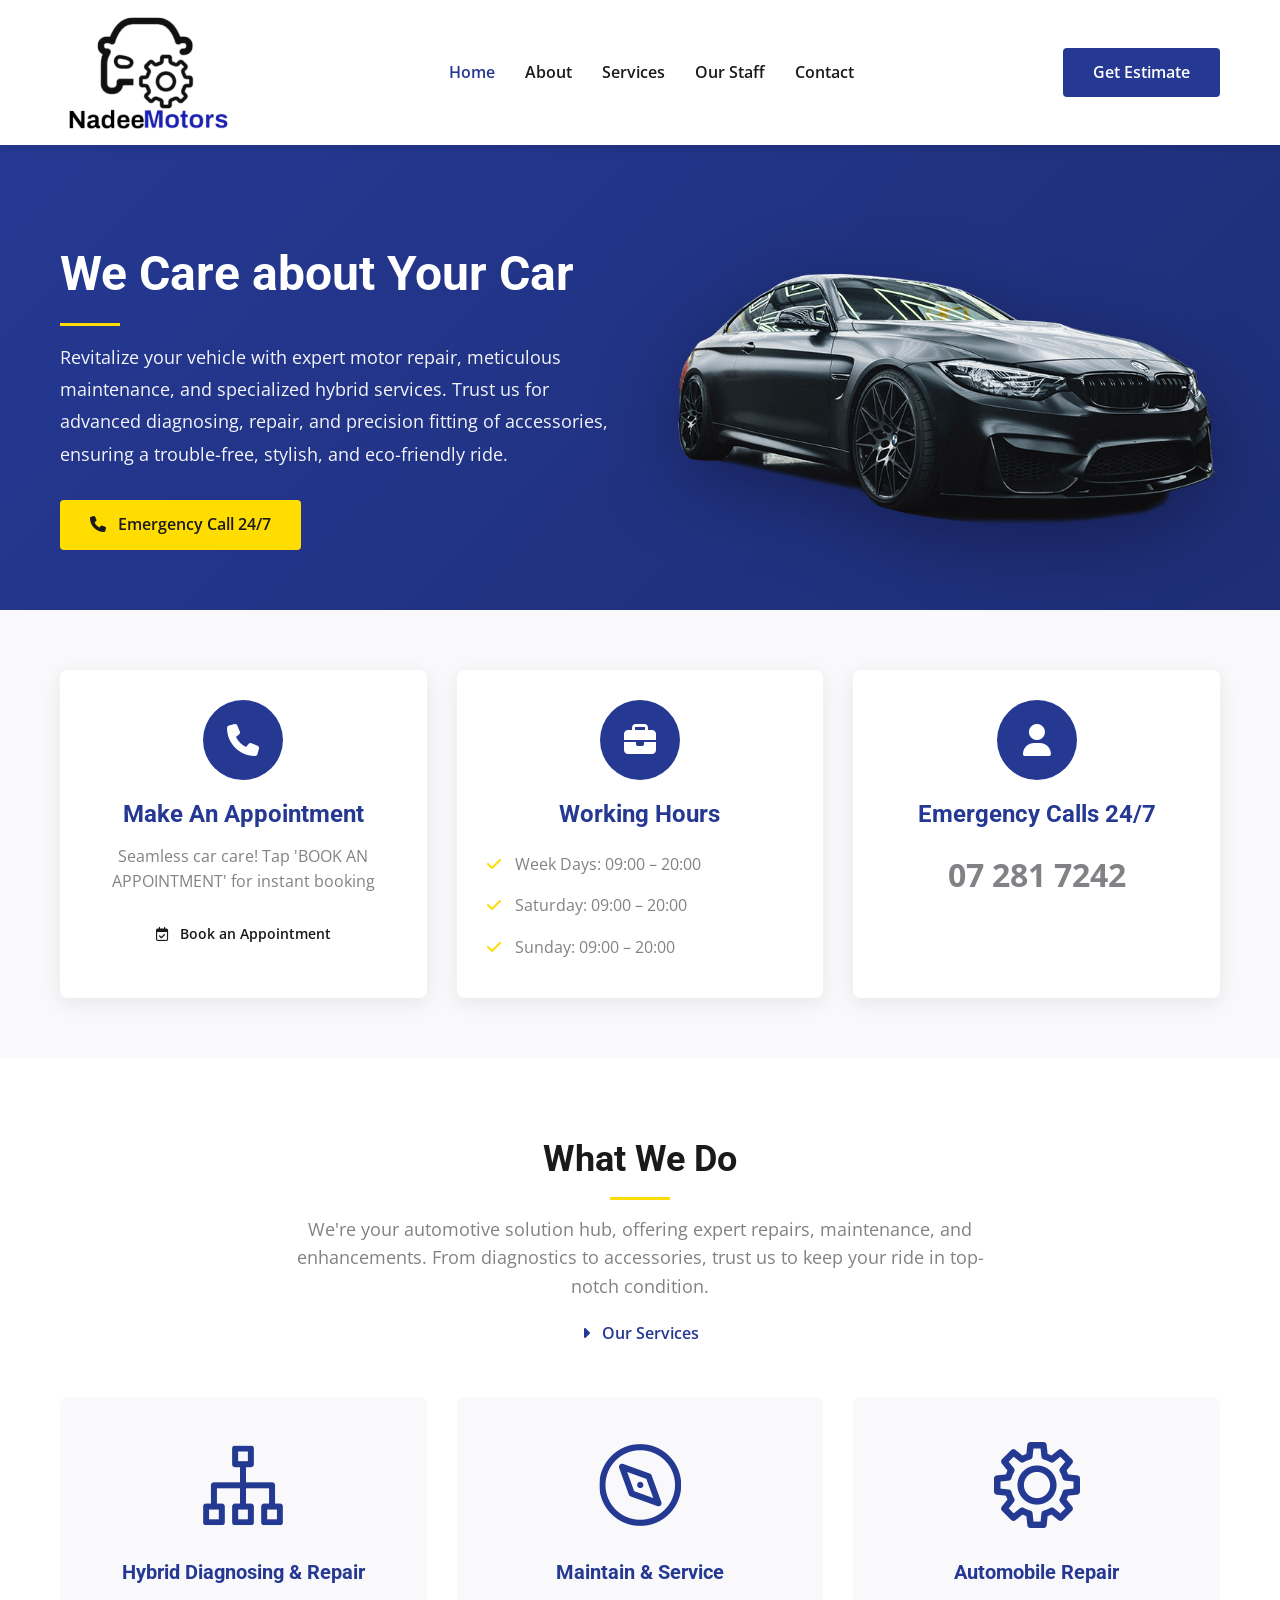
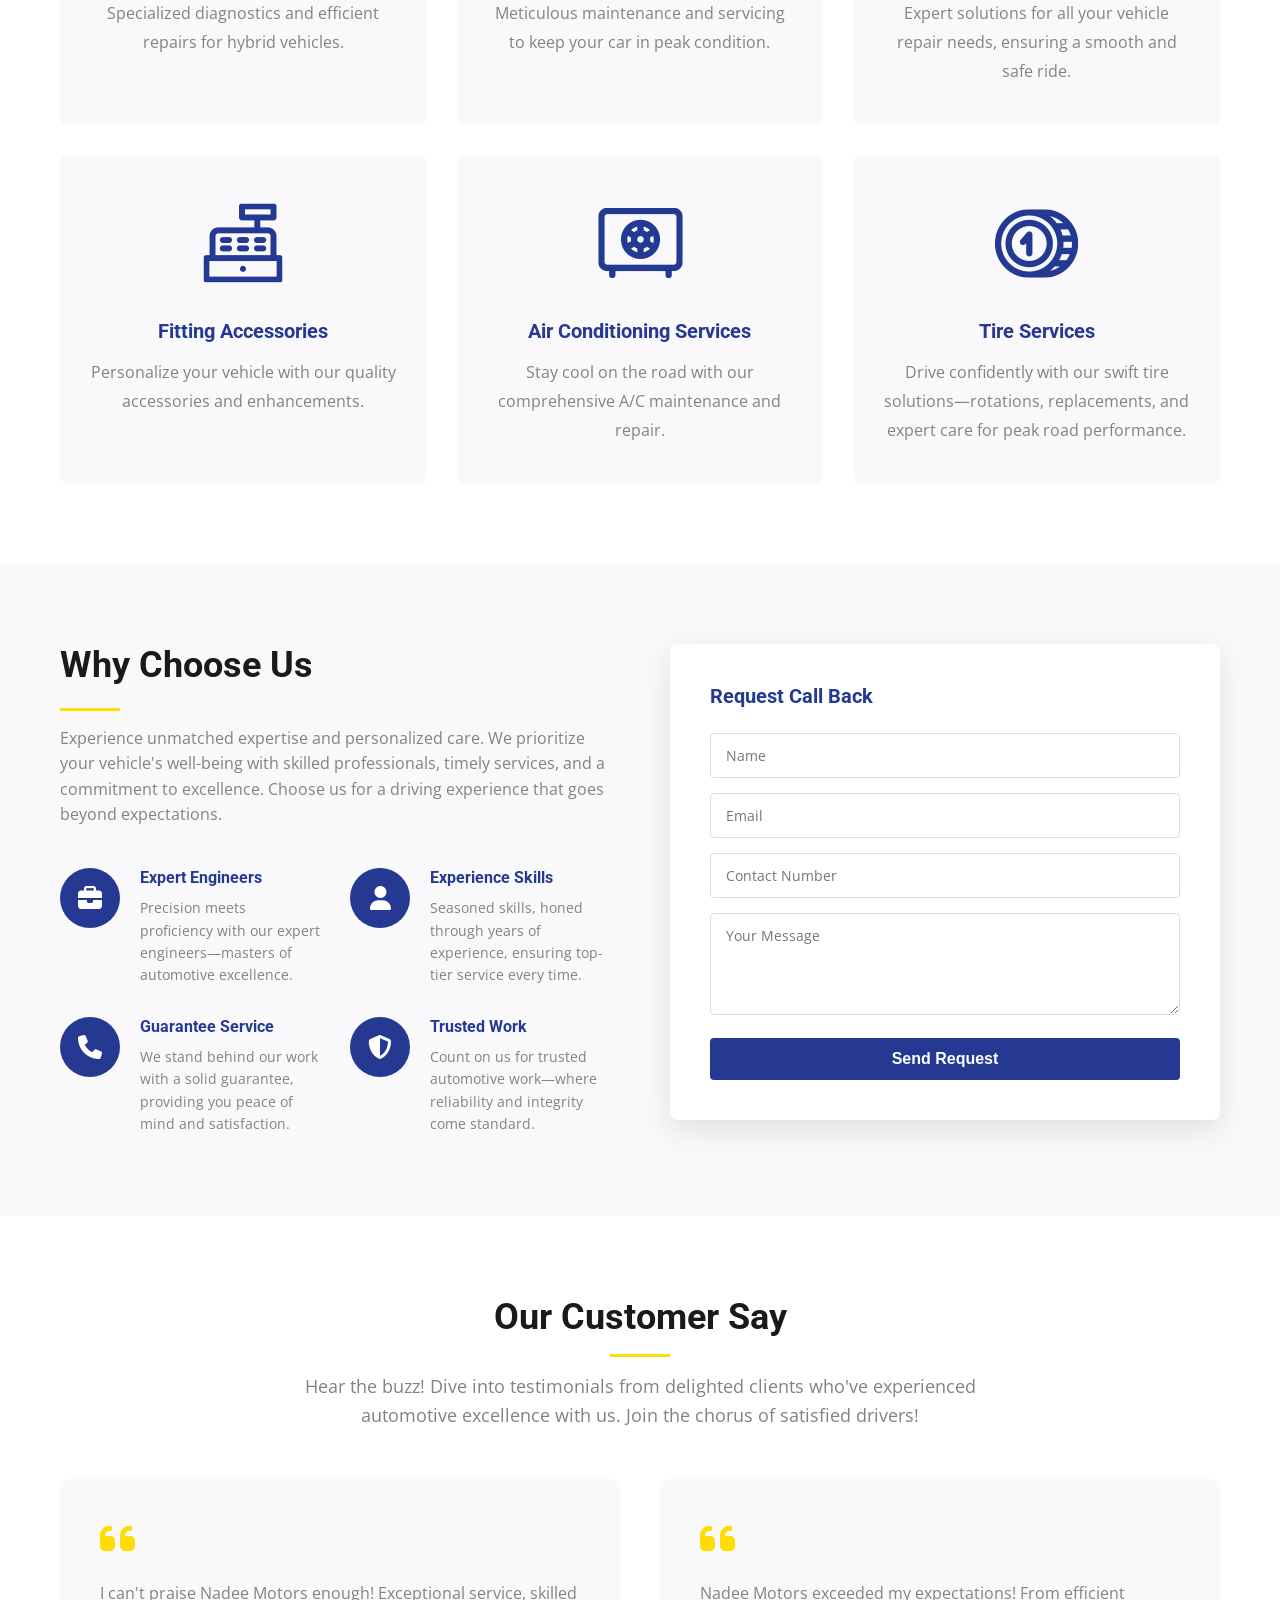
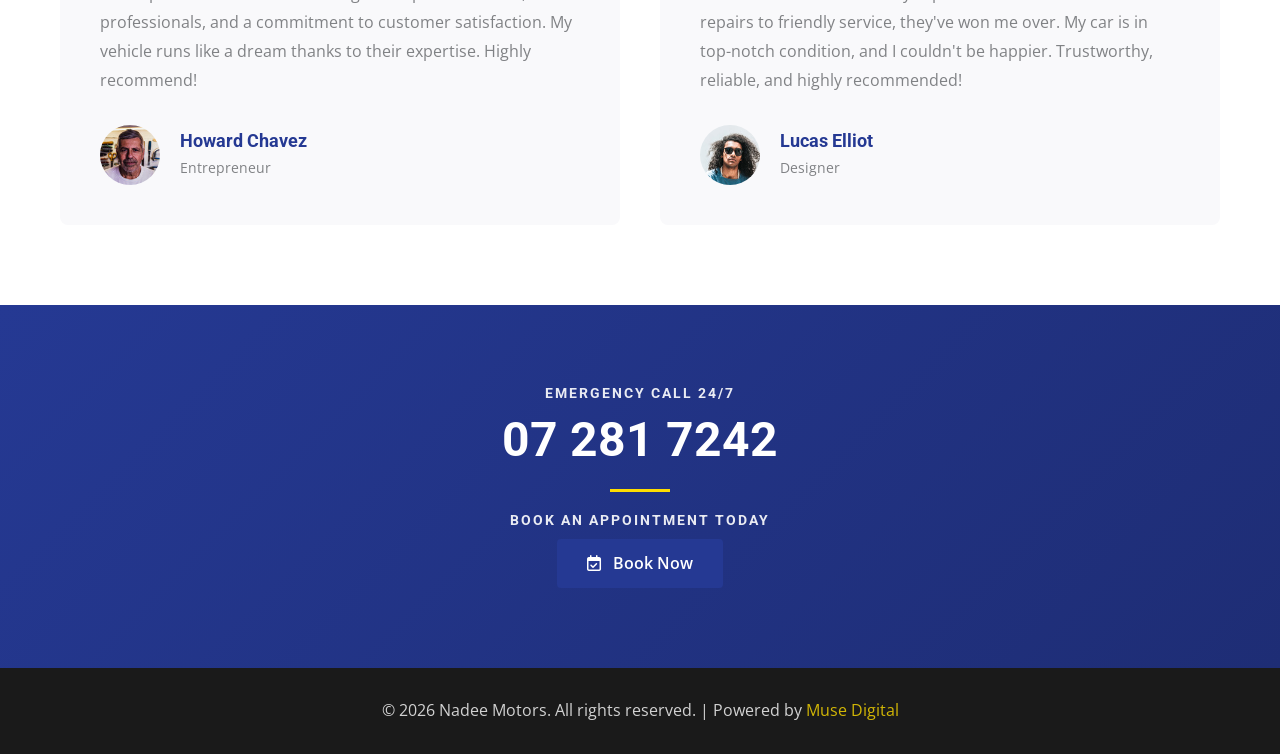
==== index.html @ 3f91a15c "Add files via upload" ====
<!DOCTYPE html>
<html lang="en">

<head>
    <meta charset="UTF-8">
    <meta name="viewport" content="width=device-width, initial-scale=1.0">
    <meta name="description"
        content="Nadee Motors - Expert motor repair, maintenance, and specialized hybrid services in New Zealand">
    <title>Nadee Motors - Quality Auto Repair & Service</title>
    <link rel="icon" type="image/x-icon" href="images/logo.ico">
    <link rel="stylesheet" href="assets/css/style.css">
    <link rel="preconnect" href="https://fonts.googleapis.com">
    <link rel="preconnect" href="https://fonts.gstatic.com" crossorigin>
    <link href="https://fonts.googleapis.com/css2?family=Open+Sans:wght@400;600&family=Roboto:wght@700&display=swap"
        rel="stylesheet">
    <link rel="stylesheet" href="https://cdnjs.cloudflare.com/ajax/libs/font-awesome/6.5.1/css/all.min.css">
</head>

<body>
    <!-- Header -->
    <header class="site-header">
        <div class="container">
            <div class="header-content">
                <div class="logo">
                    <a href="index.html">
                        <img src="images/logo.png" alt="Nadee Motors Logo" width="180" height="115">
                    </a>
                </div>
                <nav class="main-nav">
                    <ul>
                        <li class="active"><a href="index.html">Home</a></li>
                        <li><a href="about.html">About</a></li>
                        <li><a href="services.html">Services</a></li>
                        <li><a href="staff.html">Our Staff</a></li>
                        <li><a href="contact.html">Contact</a></li>
                    </ul>
                </nav>
                <a href="contact.html" class="btn btn-primary">Get Estimate</a>
                <button class="mobile-menu-toggle" aria-label="Toggle Menu">
                    <i class="fas fa-bars"></i>
                </button>
            </div>
        </div>
    </header>

    <!-- Hero Section -->
    <section class="hero">
        <div class="container">
            <div class="hero-grid">
                <div class="hero-content">
                    <h1>We Care about Your Car</h1>
                    <div class="divider"></div>
                    <p>Revitalize your vehicle with expert motor repair, meticulous maintenance, and specialized hybrid
                        services. Trust us for advanced diagnosing, repair, and precision fitting of accessories,
                        ensuring a trouble-free, stylish, and eco-friendly ride.</p>
                    <a href="tel:+6472817242" class="btn btn-secondary">
                        <i class="fas fa-phone"></i> Emergency Call 24/7
                    </a>
                </div>
                <div class="hero-image">
                    <img src="images/hero-car.png" alt="Black BMW M3" class="hero-car">
                </div>
            </div>
        </div>
    </section>

    <!-- Quick Actions -->
    <section class="quick-actions">
        <div class="container">
            <div class="action-cards">
                <div class="action-card">
                    <div class="icon-circle">
                        <i class="fas fa-phone"></i>
                    </div>
                    <h3>Make An Appointment</h3>
                    <p>Seamless car care! Tap 'BOOK AN APPOINTMENT' for instant booking</p>
                    <a href="contact.html" class="btn btn-small">
                        <i class="far fa-calendar-check"></i> Book an Appointment
                    </a>
                </div>

                <div class="action-card">
                    <div class="icon-circle">
                        <i class="fas fa-briefcase"></i>
                    </div>
                    <h3>Working Hours</h3>
                    <ul class="hours-list">
                        <li><i class="fas fa-check"></i> Week Days: 09:00 – 20:00</li>
                        <li><i class="fas fa-check"></i> Saturday: 09:00 – 20:00</li>
                        <li><i class="fas fa-check"></i> Sunday: 09:00 – 20:00</li>
                    </ul>
                </div>

                <div class="action-card">
                    <div class="icon-circle">
                        <i class="fas fa-user"></i>
                    </div>
                    <h3>Emergency Calls 24/7</h3>
                    <p class="phone-number">07 281 7242</p>
                </div>
            </div>
        </div>
    </section>

    <!-- Services Section -->
    <section class="services">
        <div class="container">
            <div class="section-header">
                <h2>What We Do</h2>
                <div class="divider"></div>
                <p>We're your automotive solution hub, offering expert repairs, maintenance, and enhancements. From
                    diagnostics to accessories, trust us to keep your ride in top-notch condition.</p>
                <a href="services.html" class="btn btn-text">
                    <i class="fas fa-caret-right"></i> Our Services
                </a>
            </div>

            <div class="services-grid">
                <div class="service-card">
                    <img src="images/shocks.png" alt="Hybrid Service" width="96" height="96">
                    <h4>Hybrid Diagnosing & Repair</h4>
                    <p>Specialized diagnostics and efficient repairs for hybrid vehicles.</p>
                </div>

                <div class="service-card">
                    <img src="images/rotor.png" alt="Maintenance" width="96" height="96">
                    <h4>Maintain & Service</h4>
                    <p>Meticulous maintenance and servicing to keep your car in peak condition.</p>
                </div>

                <div class="service-card">
                    <img src="images/setting-icon.png" alt="Repair" width="96" height="96">
                    <h4>Automobile Repair</h4>
                    <p>Expert solutions for all your vehicle repair needs, ensuring a smooth and safe ride.</p>
                </div>

                <div class="service-card">
                    <img src="images/system-inside.png" alt="Accessories" width="96" height="96">
                    <h4>Fitting Accessories</h4>
                    <p>Personalize your vehicle with our quality accessories and enhancements.</p>
                </div>

                <div class="service-card">
                    <img src="images/ac-repairs.png" alt="AC Service" width="96" height="96">
                    <h4>Air Conditioning Services</h4>
                    <p>Stay cool on the road with our comprehensive A/C maintenance and repair.</p>
                </div>

                <div class="service-card">
                    <img src="images/tyre-service.png" alt="Tire Service" width="96" height="96">
                    <h4>Tire Services</h4>
                    <p>Drive confidently with our swift tire solutions—rotations, replacements, and expert care for peak
                        road performance.</p>
                </div>
            </div>
        </div>
    </section>

    <!-- Why Choose Us -->
    <section class="why-choose-us">
        <div class="container">
            <div class="two-column">
                <div class="content-col">
                    <h2>Why Choose Us</h2>
                    <div class="divider"></div>
                    <p>Experience unmatched expertise and personalized care. We prioritize your vehicle's well-being
                        with skilled professionals, timely services, and a commitment to excellence. Choose us for a
                        driving experience that goes beyond expectations.</p>

                    <div class="features-grid">
                        <div class="feature">
                            <div class="feature-icon">
                                <i class="fas fa-briefcase"></i>
                            </div>
                            <div class="feature-content">
                                <h6>Expert Engineers</h6>
                                <p>Precision meets proficiency with our expert engineers—masters of automotive
                                    excellence.</p>
                            </div>
                        </div>

                        <div class="feature">
                            <div class="feature-icon">
                                <i class="fas fa-user"></i>
                            </div>
                            <div class="feature-content">
                                <h6>Experience Skills</h6>
                                <p>Seasoned skills, honed through years of experience, ensuring top-tier service every
                                    time.</p>
                            </div>
                        </div>

                        <div class="feature">
                            <div class="feature-icon">
                                <i class="fas fa-phone"></i>
                            </div>
                            <div class="feature-content">
                                <h6>Guarantee Service</h6>
                                <p>We stand behind our work with a solid guarantee, providing you peace of mind and
                                    satisfaction.</p>
                            </div>
                        </div>

                        <div class="feature">
                            <div class="feature-icon">
                                <i class="fas fa-shield-alt"></i>
                            </div>
                            <div class="feature-content">
                                <h6>Trusted Work</h6>
                                <p>Count on us for trusted automotive work—where reliability and integrity come
                                    standard.</p>
                            </div>
                        </div>
                    </div>
                </div>

                <div class="form-col">
                    <h4>Request Call Back</h4>
                    <form class="contact-form" action="https://formsubmit.co/anjana.kulasinghe@gmail.com" method="POST">
                        <input type="hidden" name="_subject" value="New Call Back Request - Nadee Motors">
                        <input type="hidden" name="_captcha" value="false">
                        <input type="hidden" name="_template" value="table">
                        <input type="text" name="name" placeholder="Name" required>
                        <input type="email" name="email" placeholder="Email" required>
                        <input type="tel" name="phone" placeholder="Contact Number" required>
                        <textarea name="message" placeholder="Your Message" rows="4" required></textarea>
                        <button type="submit" class="btn btn-primary">Send Request</button>
                    </form>
                </div>
            </div>
        </div>
    </section>

    <!-- Testimonials -->
    <section class="testimonials">
        <div class="container">
            <div class="section-header">
                <h2>Our Customer Say</h2>
                <div class="divider"></div>
                <p>Hear the buzz! Dive into testimonials from delighted clients who've experienced automotive excellence
                    with us. Join the chorus of satisfied drivers!</p>
            </div>

            <div class="testimonial-grid">
                <div class="testimonial-card">
                    <i class="fas fa-quote-left"></i>
                    <p class="testimonial-text">I can't praise Nadee Motors enough! Exceptional service, skilled
                        professionals, and a commitment to customer satisfaction. My vehicle runs like a dream thanks to
                        their expertise. Highly recommend!</p>
                    <div class="testimonial-author">
                        <img src="images/ava-2.jpg" alt="Howard Chavez" width="100" height="100">
                        <div class="author-info">
                            <h5>Howard Chavez</h5>
                            <p>Entrepreneur</p>
                        </div>
                    </div>
                </div>

                <div class="testimonial-card">
                    <i class="fas fa-quote-left"></i>
                    <p class="testimonial-text">Nadee Motors exceeded my expectations! From efficient repairs to
                        friendly service, they've won me over. My car is in top-notch condition, and I couldn't be
                        happier. Trustworthy, reliable, and highly recommended!</p>
                    <div class="testimonial-author">
                        <img src="images/ava-1.jpg" alt="Lucas Elliot" width="100" height="100">
                        <div class="author-info">
                            <h5>Lucas Elliot</h5>
                            <p>Designer</p>
                        </div>
                    </div>
                </div>
            </div>
        </div>
    </section>

    <!-- Call to Action -->
    <section class="cta">
        <div class="container">
            <div class="cta-content">
                <h6>EMERGENCY CALL 24/7</h6>
                <h2>07 281 7242</h2>
                <div class="divider"></div>
                <h6>BOOK AN APPOINTMENT TODAY</h6>
                <a href="contact.html" class="btn btn-primary">
                    <i class="far fa-calendar-check"></i> Book Now
                </a>
            </div>
        </div>
    </section>

    <!-- Footer -->
    <footer class="site-footer">
        <div class="container">
            <p>&copy; 2026 Nadee Motors. All rights reserved. | Powered by <a href="https://musedigital.co.nz/"
                    target="_blank" rel="noopener" style="color: var(--secondary-color); text-decoration: none;">Muse
                    Digital</a></p>
        </div>
    </footer>

    <script src="assets/js/main.js"></script>
</body>

</html>
---- assets/css/style.css ----
/* Root Variables */
:root {
    --primary-color: #253993;
    --secondary-color: #ffdd00;
    --text-dark: #1a1a1a;
    --text-gray: #808285;
    --bg-light: #f9f9fb;
    --bg-white: #ffffff;
    --font-body: 'Open Sans', sans-serif;
    --font-heading: 'Roboto', sans-serif;
}

/* Reset & Base Styles */
* {
    margin: 0;
    padding: 0;
    box-sizing: border-box;
}

body {
    font-family: var(--font-body);
    color: var(--text-dark);
    line-height: 1.6;
    font-size: 16px;
}

.container {
    max-width: 1200px;
    margin: 0 auto;
    padding: 0 20px;
}

a {
    text-decoration: none;
    color: inherit;
}

img {
    max-width: 100%;
    height: auto;
}

h1,
h2,
h3,
h4,
h5,
h6 {
    font-family: var(--font-heading);
    font-weight: 700;
    line-height: 1.2;
}

h1 {
    font-size: 48px;
}

h2 {
    font-size: 36px;
}

h3 {
    font-size: 24px;
}

h4 {
    font-size: 20px;
}

h5 {
    font-size: 18px;
}

h6 {
    font-size: 16px;
}

/* Buttons */
.btn {
    display: inline-block;
    padding: 12px 30px;
    border: none;
    border-radius: 4px;
    cursor: pointer;
    font-size: 16px;
    font-weight: 600;
    transition: all 0.3s ease;
    text-align: center;
}

.btn-primary {
    background-color: var(--primary-color);
    color: #fff;
}

.btn-primary:hover {
    background-color: #1e2d75;
}

.btn-secondary {
    background-color: var(--secondary-color);
    color: var(--text-dark);
}

.btn-secondary:hover {
    background-color: #e6c700;
}

.btn-small {
    padding: 8px 20px;
    font-size: 14px;
}

.btn-text {
    background: transparent;
    color: var(--primary-color);
    padding: 0;
}

.btn i {
    margin-right: 8px;
}

/* Divider */
.divider {
    width: 60px;
    height: 3px;
    background-color: var(--secondary-color);
    margin: 15px 0;
}

/* Header */
.site-header {
    background-color: var(--bg-white);
    box-shadow: 0 2px 10px rgba(0, 0, 0, 0.1);
    position: sticky;
    top: 0;
    z-index: 1000;
    padding: 15px 0;
}

.header-content {
    display: flex;
    align-items: center;
    justify-content: space-between;
}

.logo img {
    display: block;
}

.main-nav ul {
    display: flex;
    list-style: none;
    gap: 30px;
}

.main-nav a {
    color: var(--text-dark);
    font-weight: 600;
    transition: color 0.3s;
}

.main-nav a:hover,
.main-nav .active a {
    color: var(--primary-color);
}

.mobile-menu-toggle {
    display: none;
    background: none;
    border: none;
    font-size: 24px;
    cursor: pointer;
    color: var(--primary-color);
}

/* Page Header */
.page-header {
    background: linear-gradient(135deg, var(--primary-color) 0%, #1e2d75 100%);
    color: #fff;
    padding: 60px 0;
    text-align: center;
}

.page-header h1 {
    margin-bottom: 10px;
}

.page-header p {
    font-size: 18px;
    opacity: 0.9;
}

/* About Content */
.about-content {
    padding: 80px 0 50px;
    background-color: var(--bg-white);
}

.about-intro {
    text-align: center;
    max-width: 800px;
    margin: 0 auto;
}

.about-intro h2 {
    color: var(--primary-color);
    margin-bottom: 20px;
}

.about-intro .divider {
    margin: 20px auto;
}

.about-intro p {
    color: var(--text-gray);
    font-size: 18px;
    line-height: 1.8;
}

/* Hero Section */
.hero {
    background: linear-gradient(135deg, var(--primary-color) 0%, #1e2d75 100%);
    color: #fff;
    padding: 100px 0;
    position: relative;
    overflow: hidden;
}

.hero-grid {
    display: grid;
    grid-template-columns: 1fr 1fr;
    gap: 60px;
    align-items: center;
}

.hero-content {
    animation: fadeInLeft 0.8s ease-out;
}

.hero h1 {
    margin-bottom: 20px;
    font-size: 48px;
}

.hero p {
    font-size: 18px;
    margin-bottom: 30px;
    opacity: 0.95;
    line-height: 1.8;
}

.hero-image {
    position: relative;
    animation: fadeInRight 0.8s ease-out;
}

.hero-car {
    width: 100%;
    height: auto;
    display: block;
    filter: drop-shadow(0 20px 40px rgba(0, 0, 0, 0.3));
    transform: translateX(0);
}

@keyframes fadeInLeft {
    from {
        opacity: 0;
        transform: translateX(-30px);
    }

    to {
        opacity: 1;
        transform: translateX(0);
    }
}

@keyframes fadeInRight {
    from {
        opacity: 0;
        transform: translateX(30px);
    }

    to {
        opacity: 1;
        transform: translateX(0);
    }
}

@keyframes fadeIn {
    from {
        opacity: 0;
        transform: scale(0.95);
    }

    to {
        opacity: 1;
        transform: scale(1);
    }
}

/* Quick Actions */
.quick-actions {
    padding: 60px 0;
    background-color: var(--bg-light);
    margin-top: -40px;
    position: relative;
    z-index: 10;
}

.action-cards {
    display: grid;
    grid-template-columns: repeat(auto-fit, minmax(300px, 1fr));
    gap: 30px;
}

.action-card {
    background: var(--bg-white);
    padding: 30px;
    border-radius: 8px;
    text-align: center;
    box-shadow: 0 5px 20px rgba(0, 0, 0, 0.08);
    transition: transform 0.3s;
}

.action-card:hover {
    transform: translateY(-5px);
}

.icon-circle {
    width: 80px;
    height: 80px;
    border-radius: 50%;
    background-color: var(--primary-color);
    color: #fff;
    display: flex;
    align-items: center;
    justify-content: center;
    margin: 0 auto 20px;
    font-size: 32px;
}

.action-card h3 {
    margin-bottom: 15px;
    color: var(--primary-color);
}

.action-card p {
    color: var(--text-gray);
    margin-bottom: 20px;
}

.hours-list {
    list-style: none;
    text-align: left;
}

.hours-list li {
    padding: 8px 0;
    color: var(--text-gray);
}

.hours-list i {
    color: var(--secondary-color);
    margin-right: 10px;
}

.phone-number {
    font-size: 32px;
    font-weight: 700;
    color: var(--primary-color);
    margin: 20px 0 0;
}

/* Services Section */
.services {
    padding: 80px 0;
    background-color: var(--bg-white);
}

.section-header {
    text-align: center;
    max-width: 700px;
    margin: 0 auto 50px;
}

.section-header .divider {
    margin-left: auto;
    margin-right: auto;
}

.section-header p {
    color: var(--text-gray);
    font-size: 18px;
    margin-bottom: 20px;
}

.services-grid {
    display: grid;
    grid-template-columns: repeat(auto-fit, minmax(350px, 1fr));
    gap: 30px;
    margin-top: 50px;
}

.service-card {
    background: var(--bg-light);
    padding: 40px 30px;
    border-radius: 8px;
    text-align: center;
    transition: all 0.3s;
}

.service-card:hover {
    background: var(--bg-white);
    box-shadow: 0 10px 30px rgba(0, 0, 0, 0.1);
}

.service-card img {
    margin-bottom: 20px;
}

.service-card h4 {
    color: var(--primary-color);
    margin-bottom: 15px;
}

.service-card p {
    color: var(--text-gray);
    line-height: 1.8;
}

/* Why Choose Us */
.why-choose-us {
    padding: 80px 0;
    background-color: var(--bg-light);
}

.two-column {
    display: grid;
    grid-template-columns: 1fr 1fr;
    gap: 60px;
    align-items: start;
}

.content-col h2 {
    margin-bottom: 20px;
}

.content-col>p {
    color: var(--text-gray);
    font-size: 16px;
    margin-bottom: 40px;
}

.features-grid {
    display: grid;
    grid-template-columns: 1fr 1fr;
    gap: 30px;
}

.feature {
    display: flex;
    gap: 20px;
}

.feature-icon {
    width: 60px;
    height: 60px;
    min-width: 60px;
    border-radius: 50%;
    background-color: var(--primary-color);
    color: #fff;
    display: flex;
    align-items: center;
    justify-content: center;
    font-size: 24px;
}

.feature-content h6 {
    color: var(--primary-color);
    margin-bottom: 10px;
}

.feature-content p {
    color: var(--text-gray);
    font-size: 14px;
}

.form-col {
    background: var(--bg-white);
    padding: 40px;
    border-radius: 8px;
    box-shadow: 0 10px 30px rgba(0, 0, 0, 0.1);
}

.form-col h4 {
    color: var(--primary-color);
    margin-bottom: 25px;
}

.contact-form input,
.contact-form textarea {
    width: 100%;
    padding: 12px 15px;
    margin-bottom: 15px;
    border: 1px solid #ddd;
    border-radius: 4px;
    font-family: var(--font-body);
    font-size: 14px;
}

.contact-form textarea {
    resize: vertical;
}

.contact-form button {
    width: 100%;
}

/* Testimonials */
.testimonials {
    padding: 80px 0;
    background-color: var(--bg-white);
}

.testimonial-grid {
    display: grid;
    grid-template-columns: repeat(auto-fit, minmax(450px, 1fr));
    gap: 40px;
    margin-top: 50px;
}

.testimonial-card {
    background: var(--bg-light);
    padding: 40px;
    border-radius: 8px;
    position: relative;
}

.testimonial-card .fa-quote-left {
    font-size: 40px;
    color: var(--secondary-color);
    margin-bottom: 20px;
}

.testimonial-text {
    color: var(--text-gray);
    font-size: 16px;
    line-height: 1.8;
    margin-bottom: 30px;
}

.testimonial-author {
    display: flex;
    align-items: center;
    gap: 20px;
}

.testimonial-author img {
    width: 60px;
    height: 60px;
    border-radius: 50%;
    object-fit: cover;
}

.author-info h5 {
    color: var(--primary-color);
    margin-bottom: 5px;
}

.author-info p {
    color: var(--text-gray);
    font-size: 14px;
}

/* Call to Action */
.cta {
    background: linear-gradient(135deg, var(--primary-color) 0%, #1e2d75 100%);
    color: #fff;
    padding: 80px 0;
}

.cta-content {
    text-align: center;
}

.cta h6 {
    font-size: 14px;
    text-transform: uppercase;
    letter-spacing: 2px;
    opacity: 0.9;
    margin-bottom: 10px;
}

.cta h2 {
    font-size: 48px;
    margin-bottom: 20px;
}

.cta .divider {
    margin: 20px auto;
}

/* Team Profile */
.team-profile {
    display: grid;
    grid-template-columns: 1fr 1fr;
    gap: 40px;
    align-items: center;
}

.team-image img {
    border-radius: 8px;
    box-shadow: 0 10px 30px rgba(0, 0, 0, 0.1);
}

/* Footer */
.site-footer {
    background-color: var(--text-dark);
    color: #fff;
    padding: 30px 0;
    text-align: center;
}

.site-footer p {
    opacity: 0.8;
}

/* Responsive Design */
@media (max-width: 768px) {
    .main-nav {
        display: none;
        position: absolute;
        top: 100%;
        right: 0;
        width: 250px;
        background-color: var(--bg-white);
        box-shadow: 0 5px 20px rgba(0, 0, 0, 0.1);
        z-index: 1000;
    }

    .main-nav.active {
        display: block;
    }

    .main-nav ul {
        flex-direction: column;
        padding: 0;
    }

    .main-nav ul li {
        border-bottom: 1px solid #eee;
    }

    .main-nav ul li a {
        display: block;
        padding: 15px 20px;
    }

    .main-nav ul li.active a {
        background-color: var(--bg-light);
    }

    .mobile-menu-toggle {
        display: block;
    }

    h1 {
        font-size: 32px;
    }

    h2 {
        font-size: 28px;
    }

    .hero {
        padding: 50px 0 80px;
    }

    .hero-grid {
        grid-template-columns: 1fr;
        gap: 30px;
    }

    .hero h1 {
        font-size: 36px;
    }

    .hero-image {
        display: none;
    }
    
    .hero .btn {
        margin-bottom: 20px;
    }

    .quick-actions {
        margin-top: 0;
        padding: 50px 0;
    }

    .two-column,
    .features-grid,
    .team-profile {
        grid-template-columns: 1fr;
    }

    .services-grid,
    .testimonial-grid {
        grid-template-columns: 1fr;
    }

    .action-cards {
        grid-template-columns: 1fr;
    }
}

@media (max-width: 544px) {
    .container {
        padding: 0 15px;
    }

    h1 {
        font-size: 28px;
    }

    h2 {
        font-size: 24px;
    }

    .hero {
        padding: 40px 0 70px;
    }

    .hero h1 {
        font-size: 28px;
    }
    
    .hero .btn {
        margin-bottom: 20px;
    }

    .quick-actions {
        margin-top: 0;
        padding: 40px 0;
    }

    .services,
    .why-choose-us,
    .testimonials,
    .cta {
        padding: 50px 0;
    }
}
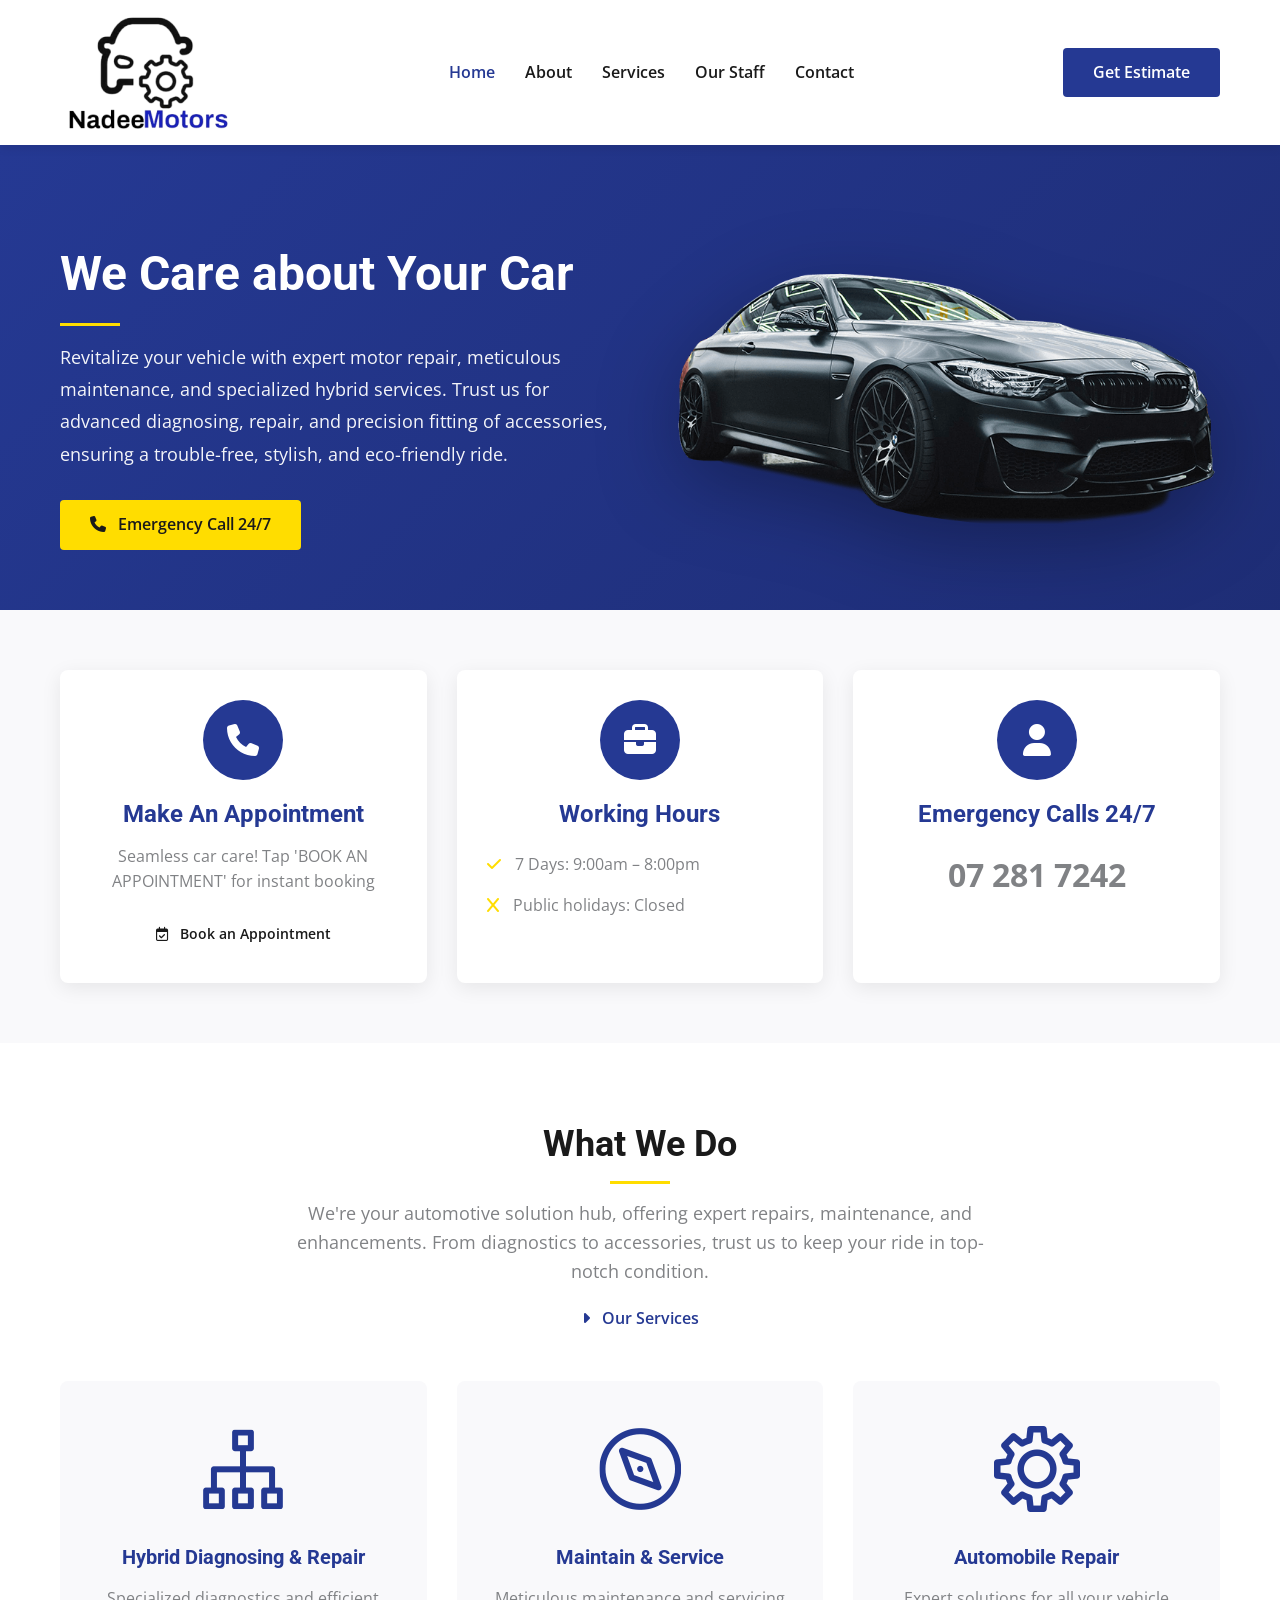
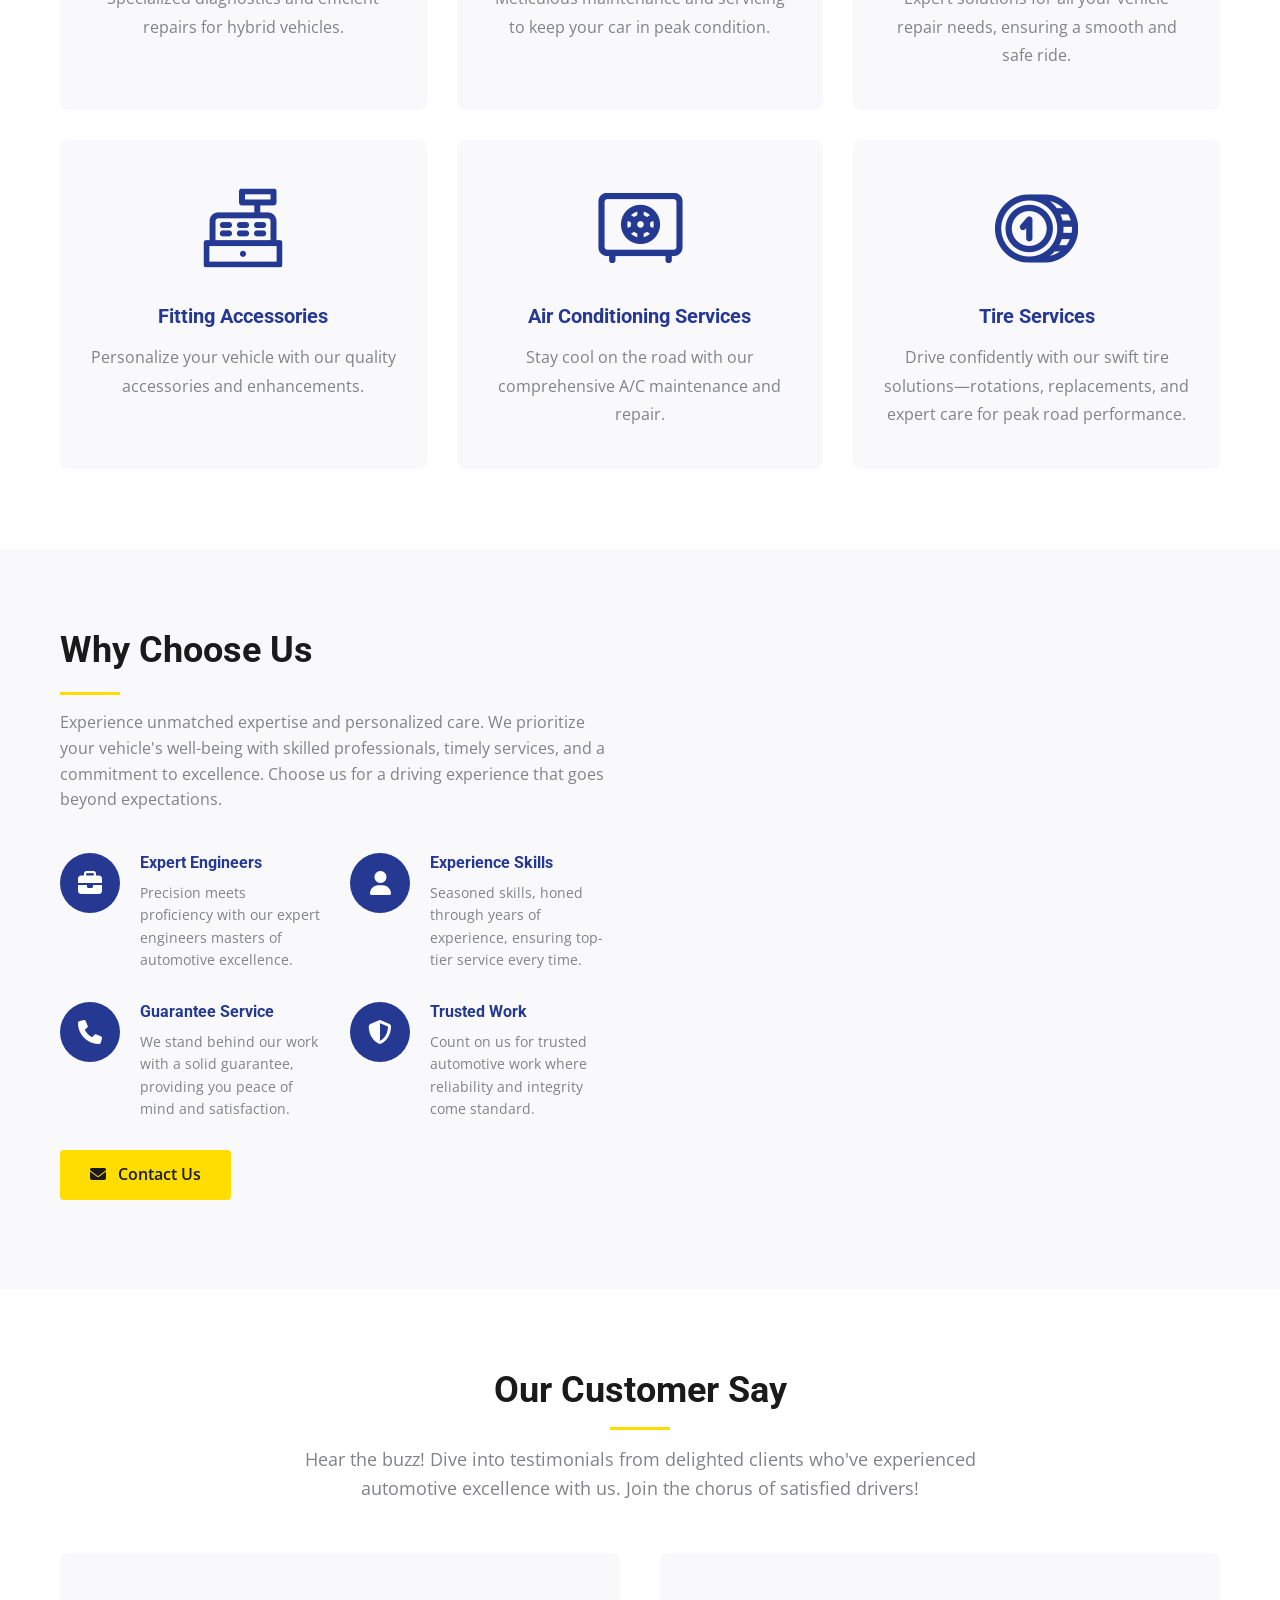
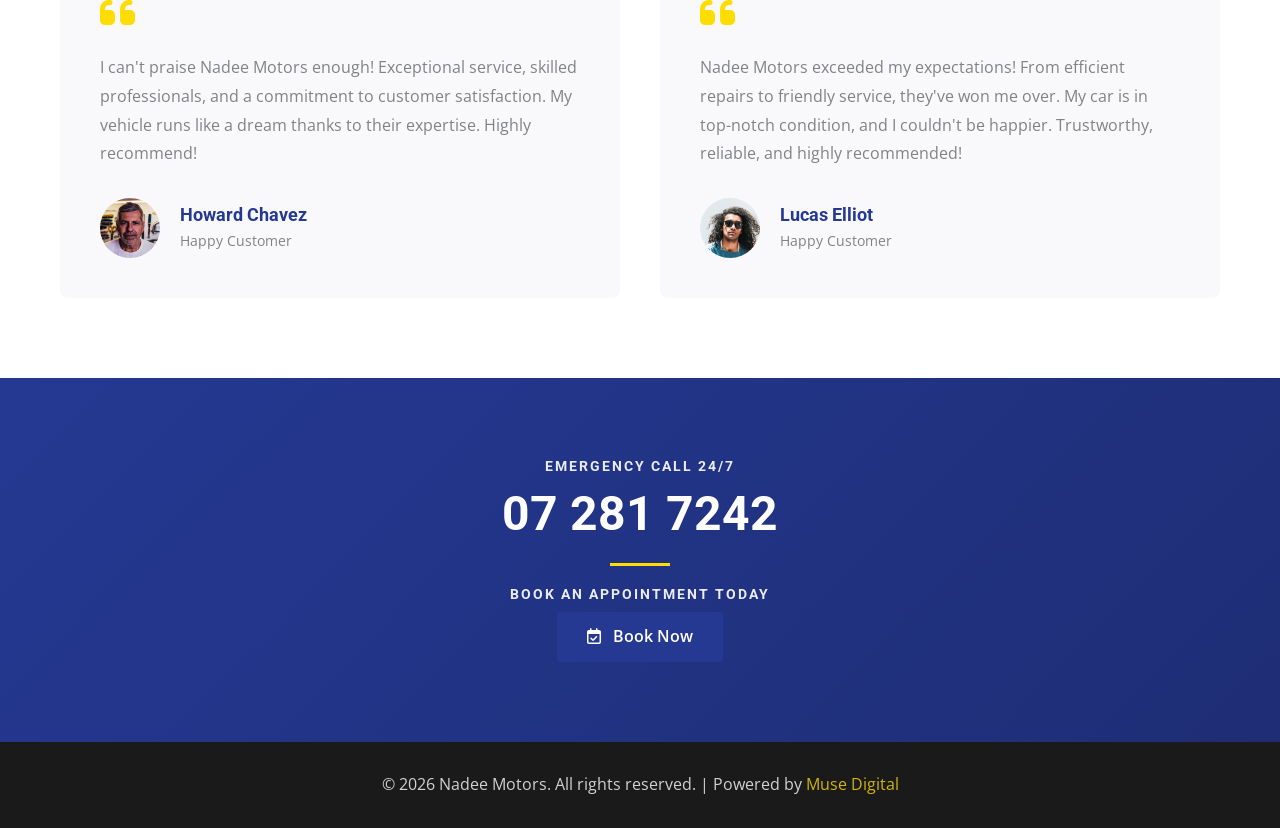
==== commit 54001e1c: "Add files via upload" ====
--- a/index.html
+++ b/index.html
@@ -7,7 +7,7 @@
     <meta name="description"
         content="Nadee Motors - Expert motor repair, maintenance, and specialized hybrid services in New Zealand">
     <title>Nadee Motors - Quality Auto Repair & Service</title>
-    <link rel="icon" type="image/x-icon" href="images/logo.ico">
+    <link rel="icon" type="image/x-icon" href="images/favcon.png">
     <link rel="stylesheet" href="assets/css/style.css">
     <link rel="preconnect" href="https://fonts.googleapis.com">
     <link rel="preconnect" href="https://fonts.gstatic.com" crossorigin>
@@ -17,6 +17,11 @@
 </head>
 
 <body>
+    <!-- Facebook SDK -->
+    <div id="fb-root"></div>
+    <script async defer crossorigin="anonymous"
+        src="https://connect.facebook.net/en_US/sdk.js#xfbml=1&version=v18.0"></script>
+
     <!-- Header -->
     <header class="site-header">
         <div class="container">
@@ -85,9 +90,8 @@
                     </div>
                     <h3>Working Hours</h3>
                     <ul class="hours-list">
-                        <li><i class="fas fa-check"></i> Week Days: 09:00 – 20:00</li>
-                        <li><i class="fas fa-check"></i> Saturday: 09:00 – 20:00</li>
-                        <li><i class="fas fa-check"></i> Sunday: 09:00 – 20:00</li>
+                        <li><i class="fas fa-check"></i> 7 Days: 9:00am – 8:00pm</li>
+                        <li><i class="fas fa-x"></i> Public holidays: Closed</li>
                     </ul>
                 </div>
 
@@ -174,7 +178,7 @@
                             </div>
                             <div class="feature-content">
                                 <h6>Expert Engineers</h6>
-                                <p>Precision meets proficiency with our expert engineers—masters of automotive
+                                <p>Precision meets proficiency with our expert engineers masters of automotive
                                     excellence.</p>
                             </div>
                         </div>
@@ -207,25 +211,26 @@
                             </div>
                             <div class="feature-content">
                                 <h6>Trusted Work</h6>
-                                <p>Count on us for trusted automotive work—where reliability and integrity come
+                                <p>Count on us for trusted automotive work where reliability and integrity come
                                     standard.</p>
                             </div>
                         </div>
                     </div>
+
+                    <a href="contact.html" class="btn btn-secondary" style="display: inline-block; margin-top: 30px;">
+                        <i class="fas fa-envelope"></i> Contact Us
+                    </a>
                 </div>
 
                 <div class="form-col">
-                    <h4>Request Call Back</h4>
-                    <form class="contact-form" action="https://formsubmit.co/anjana.kulasinghe@gmail.com" method="POST">
-                        <input type="hidden" name="_subject" value="New Call Back Request - Nadee Motors">
-                        <input type="hidden" name="_captcha" value="false">
-                        <input type="hidden" name="_template" value="table">
-                        <input type="text" name="name" placeholder="Name" required>
-                        <input type="email" name="email" placeholder="Email" required>
-                        <input type="tel" name="phone" placeholder="Contact Number" required>
-                        <textarea name="message" placeholder="Your Message" rows="4" required></textarea>
-                        <button type="submit" class="btn btn-primary">Send Request</button>
-                    </form>
+                    <div class="fb-container">
+                        <iframe
+                            src="https://www.facebook.com/plugins/page.php?href=https%3A%2F%2Fwww.facebook.com%2Fprofile.php%3Fid%3D61554764385378&tabs=timeline&width=500&height=600&small_header=false&adapt_container_width=true&hide_cover=false&show_facepile=true&appId"
+                            width="500" height="600" style="border:none;overflow:hidden;max-width:100%;" scrolling="no"
+                            frameborder="0" allowfullscreen="true"
+                            allow="autoplay; clipboard-write; encrypted-media; picture-in-picture; web-share">
+                        </iframe>
+                    </div>
                 </div>
             </div>
         </div>
@@ -251,7 +256,7 @@
                         <img src="images/ava-2.jpg" alt="Howard Chavez" width="100" height="100">
                         <div class="author-info">
                             <h5>Howard Chavez</h5>
-                            <p>Entrepreneur</p>
+                            <p>Happy Customer</p>
                         </div>
                     </div>
                 </div>
@@ -265,7 +270,7 @@
                         <img src="images/ava-1.jpg" alt="Lucas Elliot" width="100" height="100">
                         <div class="author-info">
                             <h5>Lucas Elliot</h5>
-                            <p>Designer</p>
+                            <p>Happy Customer</p>
                         </div>
                     </div>
                 </div>
--- a/assets/css/style.css
+++ b/assets/css/style.css
@@ -494,9 +494,30 @@
     box-shadow: 0 10px 30px rgba(0, 0, 0, 0.1);
 }
 
+.form-col:has(.fb-container) {
+    background: none;
+    padding: 0;
+    border-radius: 0;
+    box-shadow: none;
+}
+
 .form-col h4 {
     color: var(--primary-color);
     margin-bottom: 25px;
+}
+
+.form-col .fb-container {
+    display: flex;
+    justify-content: flex-start;
+    align-items: flex-start;
+    height: 100%;
+}
+
+.form-col .fb-container iframe {
+    max-width: 100%;
+    width: 100%;
+    height: 580px;
+    border-radius: 0;
 }
 
 .contact-form input,
@@ -752,4 +773,8 @@
     .cta {
         padding: 50px 0;
     }
+    
+    .form-col .fb-container iframe {
+        height: 500px;
+    }
 }
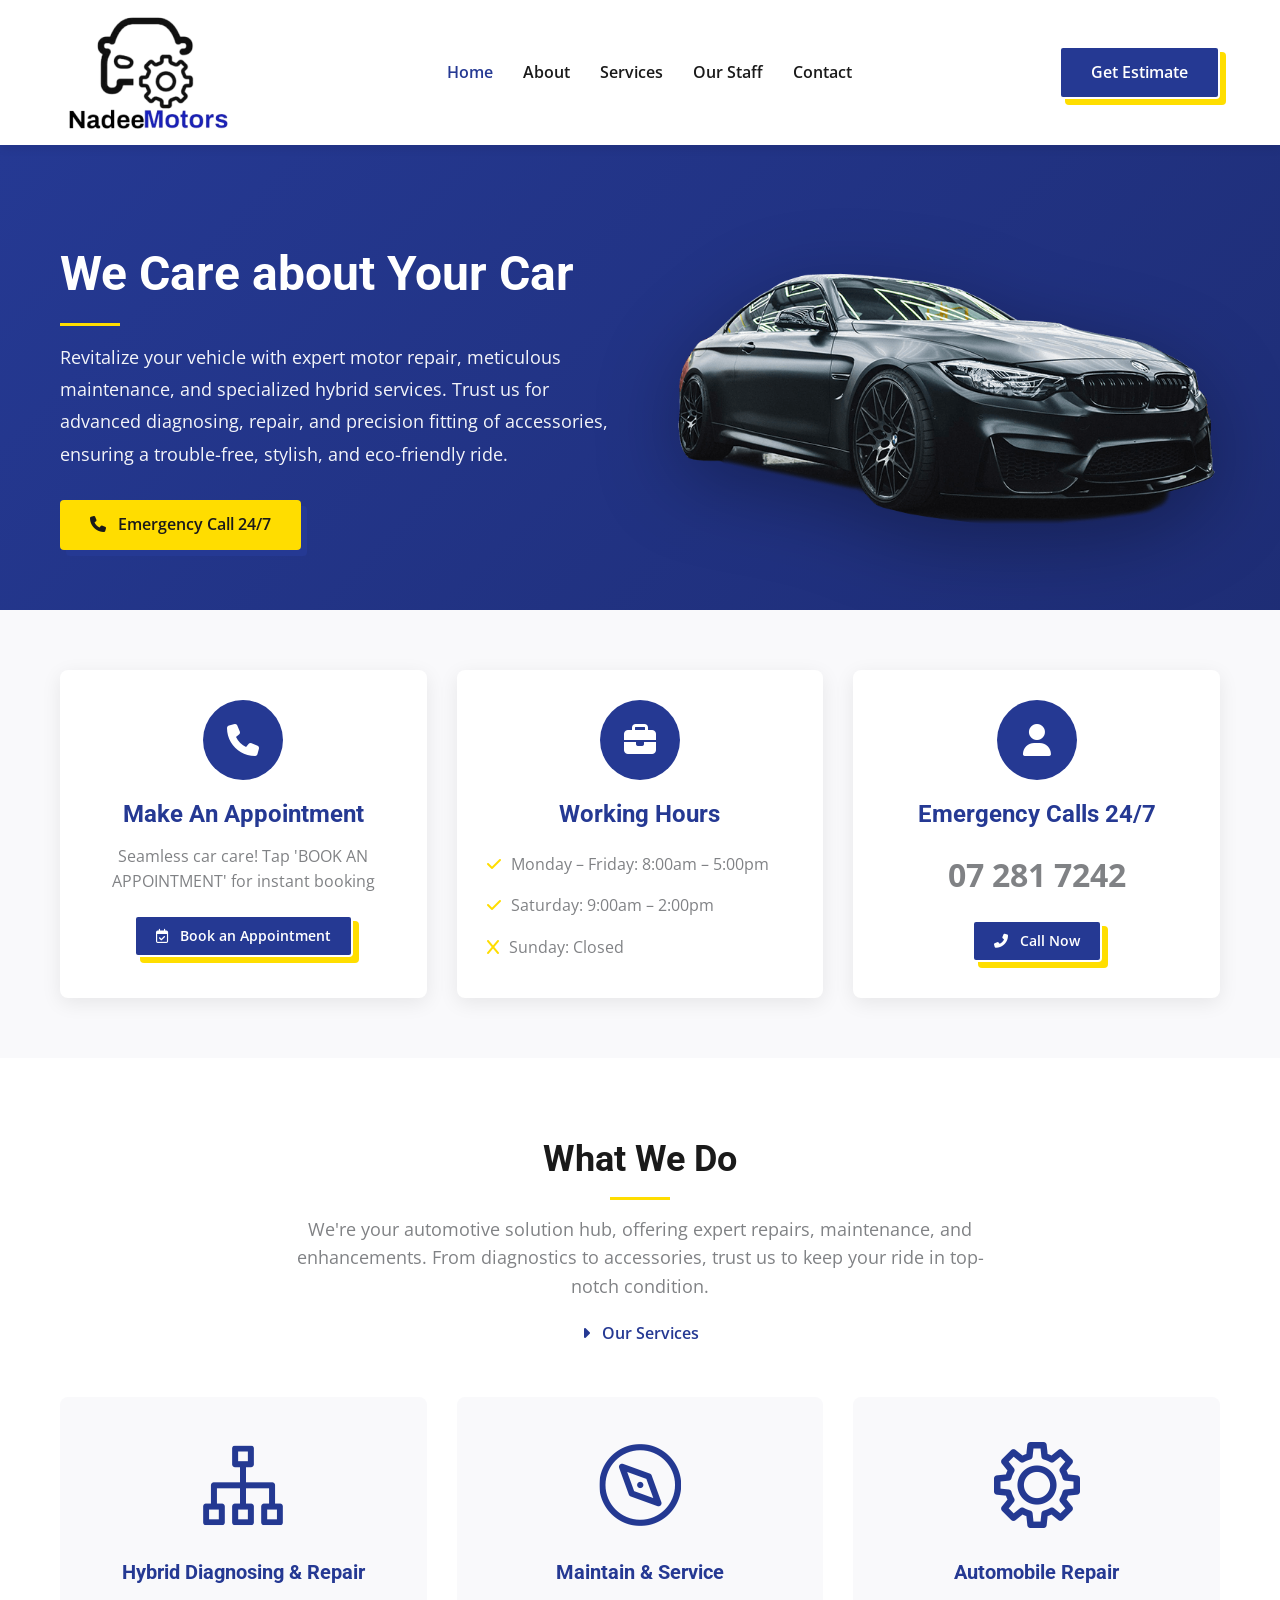
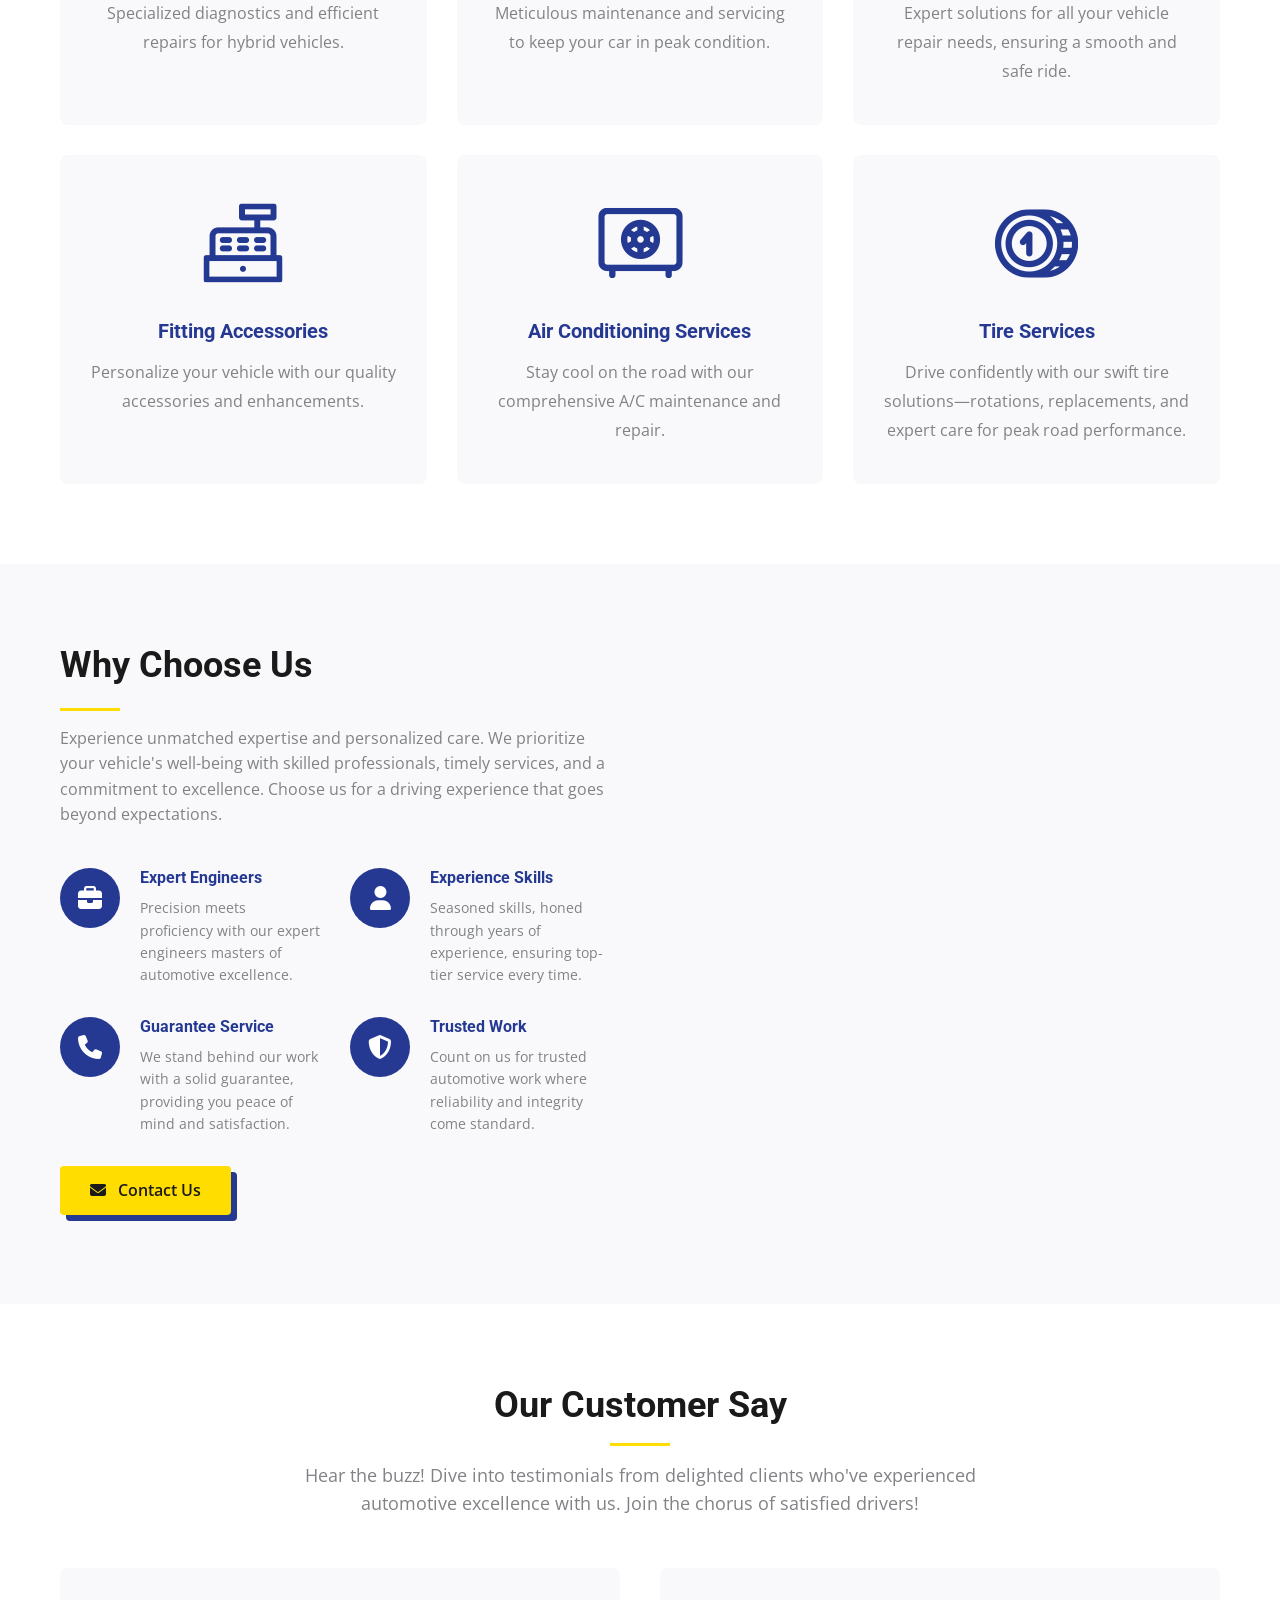
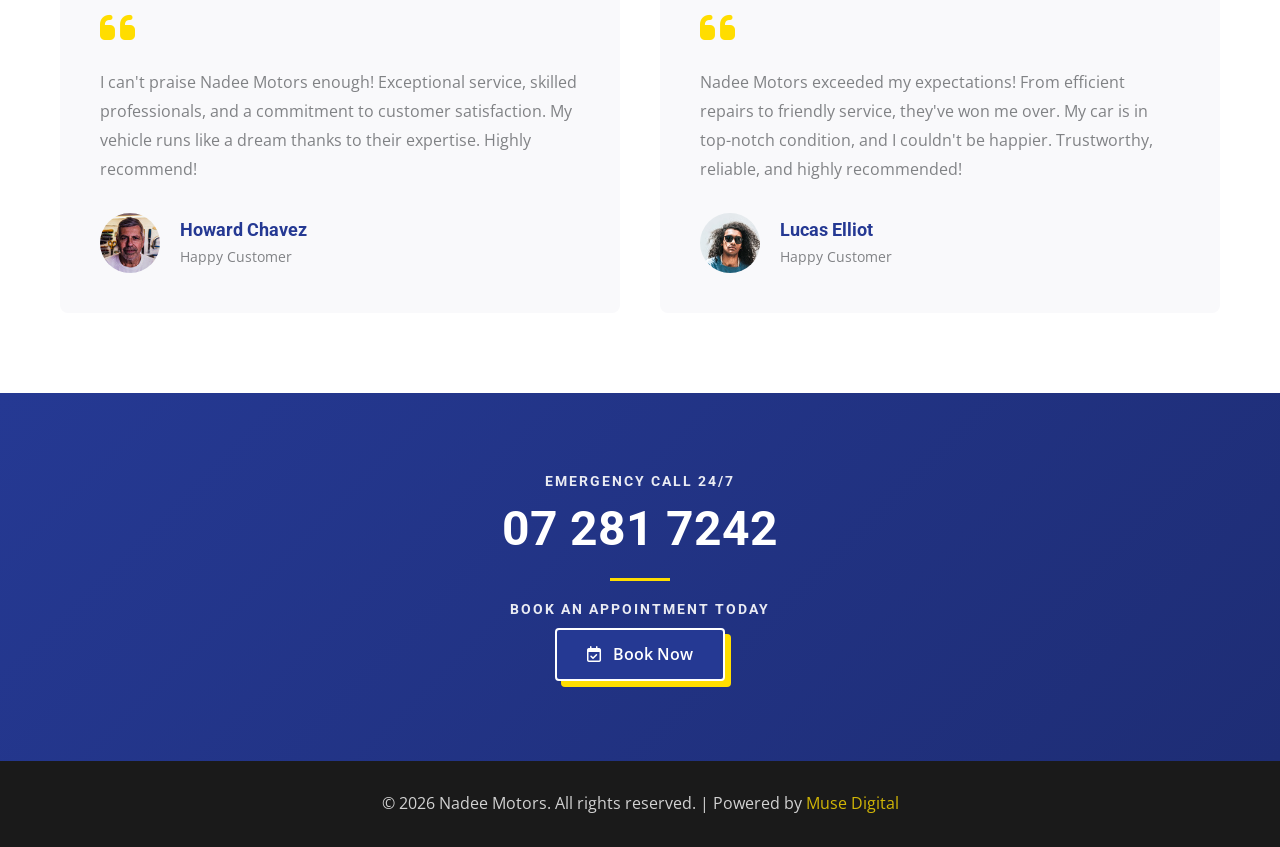
==== commit e24222c5: "Add files via upload" ====
--- a/index.html
+++ b/index.html
@@ -90,8 +90,9 @@
                     </div>
                     <h3>Working Hours</h3>
                     <ul class="hours-list">
-                        <li><i class="fas fa-check"></i> 7 Days: 9:00am – 8:00pm</li>
-                        <li><i class="fas fa-x"></i> Public holidays: Closed</li>
+                        <li><i class="fas fa-check"></i>Monday – Friday: 8:00am – 5:00pm</li>
+                        <li><i class="fas fa-check"></i>Saturday: 9:00am – 2:00pm</li>
+                        <li><i class="fas fa-x"></i>Sunday: Closed</li>
                     </ul>
                 </div>
 
@@ -101,6 +102,9 @@
                     </div>
                     <h3>Emergency Calls 24/7</h3>
                     <p class="phone-number">07 281 7242</p>
+                    <a href="tel:+6472817242" class="btn btn-small">
+                        <i class="fas fa-phone-alt"></i> Call Now
+                    </a>
                 </div>
             </div>
         </div>
--- a/assets/css/style.css
+++ b/assets/css/style.css
@@ -91,24 +91,45 @@
 .btn-primary {
     background-color: var(--primary-color);
     color: #fff;
+    box-shadow: 6px 6px 0px 0px #FFDE00;
+    border: white solid 2px;
 }
 
 .btn-primary:hover {
-    background-color: #1e2d75;
+    background-color: white;
+    color: var(--primary-color);
+    border: var(--primary-color) solid 2px;
 }
 
 .btn-secondary {
     background-color: var(--secondary-color);
     color: var(--text-dark);
+    box-shadow: 6px 6px 0px 0px var(--primary-color);
 }
 
 .btn-secondary:hover {
-    background-color: #e6c700;
+    background-color: white;
+    color: var(--primary-color);
+    border: var(--secondary-color) solid 2px;
 }
 
 .btn-small {
     padding: 8px 20px;
     font-size: 14px;
+    background-color: var(--primary-color);
+    color: #fff;
+    box-shadow: 6px 6px 0px 0px #FFDE00;
+    border: white solid 2px;
+}
+
+
+
+.btn-small:hover {
+    padding: 8px 20px;
+    font-size: 14px;
+    background-color: white;
+    color: var(--primary-color);
+    border: var(--primary-color) solid 2px;
 }
 
 .btn-text {
@@ -711,7 +732,7 @@
     .hero-image {
         display: none;
     }
-    
+
     .hero .btn {
         margin-bottom: 20px;
     }
@@ -757,7 +778,7 @@
     .hero h1 {
         font-size: 28px;
     }
-    
+
     .hero .btn {
         margin-bottom: 20px;
     }
@@ -773,7 +794,7 @@
     .cta {
         padding: 50px 0;
     }
-    
+
     .form-col .fb-container iframe {
         height: 500px;
     }
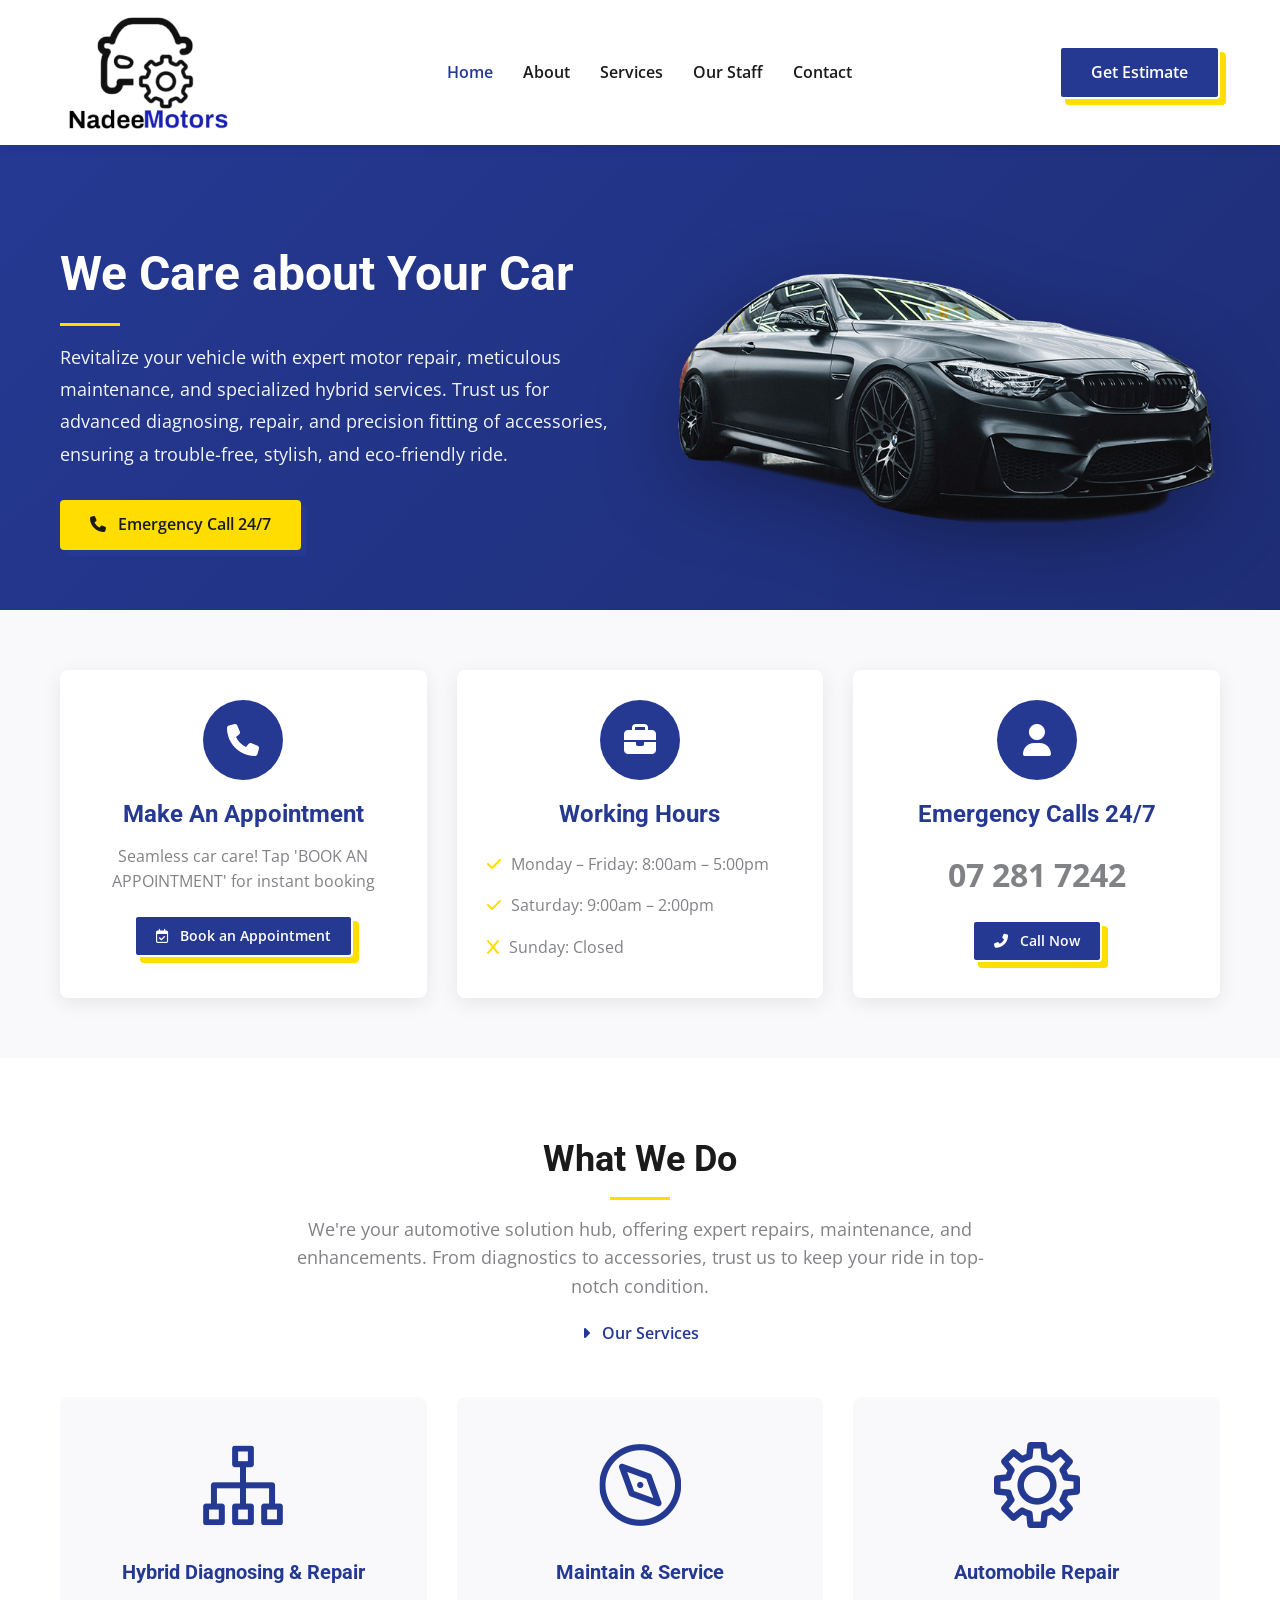
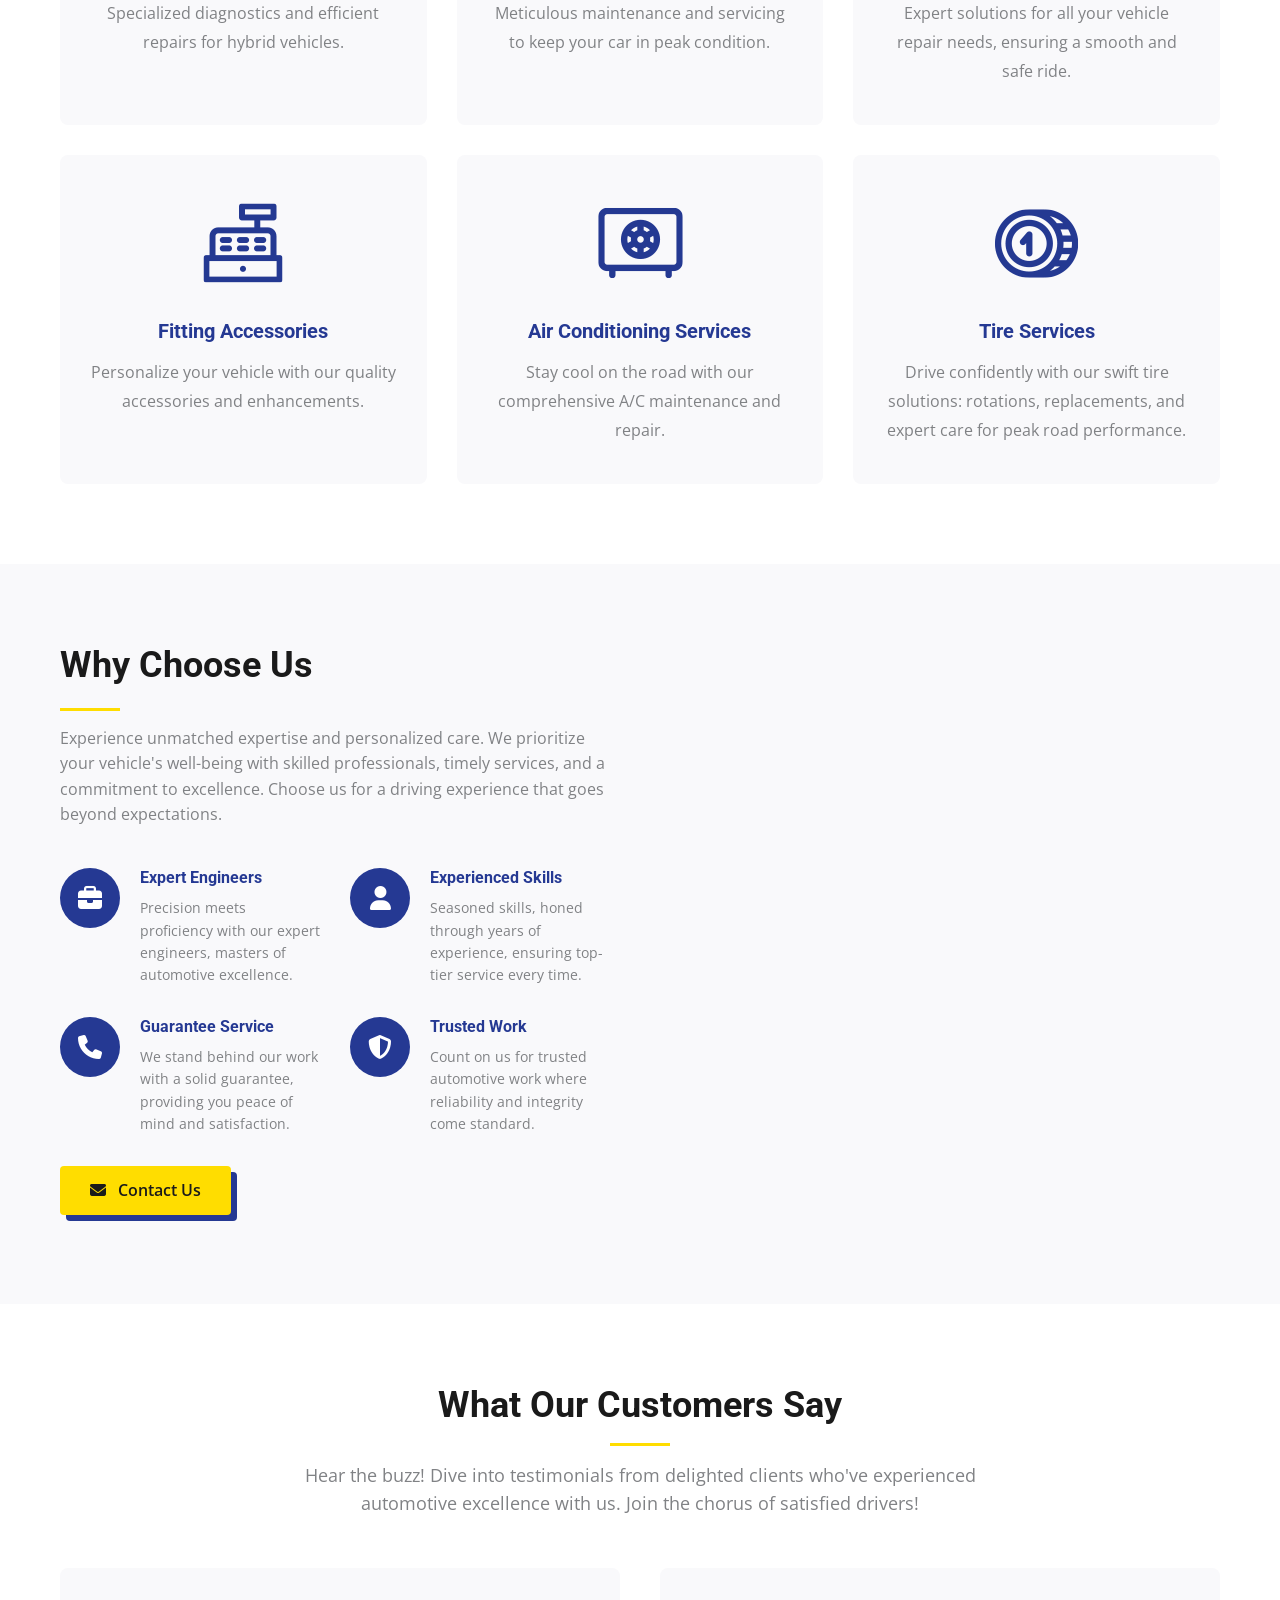
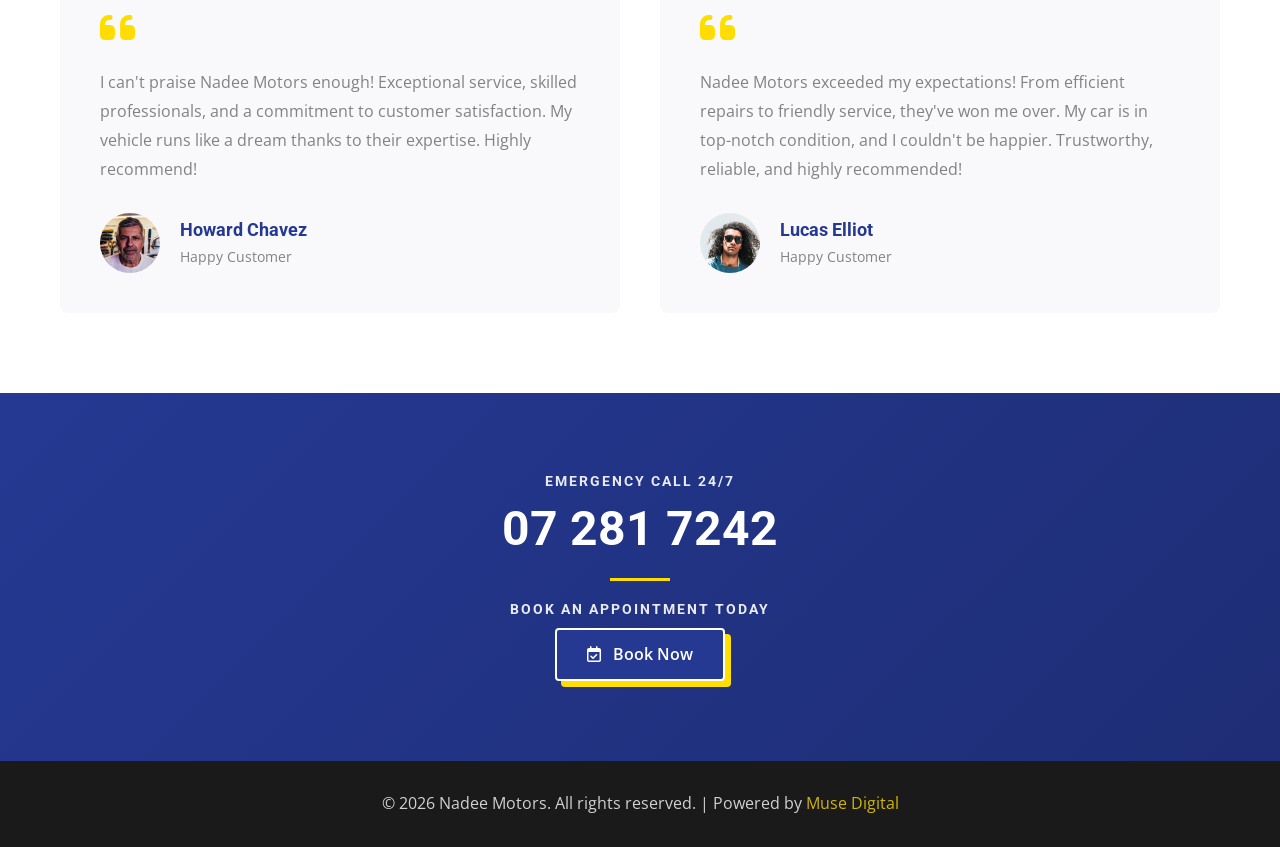
==== commit 71ce83f2: "Add files via upload" ====
--- a/index.html
+++ b/index.html
@@ -7,7 +7,7 @@
     <meta name="description"
         content="Nadee Motors - Expert motor repair, maintenance, and specialized hybrid services in New Zealand">
     <title>Nadee Motors - Quality Auto Repair & Service</title>
-    <link rel="icon" type="image/x-icon" href="images/favcon.png">
+    <link rel="icon" type="image/x-icon" href="images/favicon.png">
     <link rel="stylesheet" href="assets/css/style.css">
     <link rel="preconnect" href="https://fonts.googleapis.com">
     <link rel="preconnect" href="https://fonts.gstatic.com" crossorigin>
@@ -157,7 +157,8 @@
                 <div class="service-card">
                     <img src="images/tyre-service.png" alt="Tire Service" width="96" height="96">
                     <h4>Tire Services</h4>
-                    <p>Drive confidently with our swift tire solutions—rotations, replacements, and expert care for peak
+                    <p>Drive confidently with our swift tire solutions: rotations, replacements, and expert care for
+                        peak
                         road performance.</p>
                 </div>
             </div>
@@ -182,7 +183,7 @@
                             </div>
                             <div class="feature-content">
                                 <h6>Expert Engineers</h6>
-                                <p>Precision meets proficiency with our expert engineers masters of automotive
+                                <p>Precision meets proficiency with our expert engineers, masters of automotive
                                     excellence.</p>
                             </div>
                         </div>
@@ -192,7 +193,7 @@
                                 <i class="fas fa-user"></i>
                             </div>
                             <div class="feature-content">
-                                <h6>Experience Skills</h6>
+                                <h6>Experienced Skills</h6>
                                 <p>Seasoned skills, honed through years of experience, ensuring top-tier service every
                                     time.</p>
                             </div>
@@ -244,7 +245,7 @@
     <section class="testimonials">
         <div class="container">
             <div class="section-header">
-                <h2>Our Customer Say</h2>
+                <h2>What Our Customers Say</h2>
                 <div class="divider"></div>
                 <p>Hear the buzz! Dive into testimonials from delighted clients who've experienced automotive excellence
                     with us. Join the chorus of satisfied drivers!</p>
--- a/assets/css/style.css
+++ b/assets/css/style.css
@@ -9,7 +9,10 @@
     --font-body: 'Open Sans', sans-serif;
     --font-heading: 'Roboto', sans-serif;
 }
-
+/* Smooth scroll */
+html {
+    scroll-behavior: smooth;
+}
 /* Reset & Base Styles */
 * {
     margin: 0;
@@ -86,6 +89,11 @@
     font-weight: 600;
     transition: all 0.3s ease;
     text-align: center;
+    transform: scale(1);
+}
+
+.btn:hover {
+    transform: scale(1.05);
 }
 
 .btn-primary {
@@ -202,6 +210,7 @@
     color: #fff;
     padding: 60px 0;
     text-align: center;
+    animation: fadeIn 0.6s ease-out;
 }
 
 .page-header h1 {
@@ -223,6 +232,7 @@
     text-align: center;
     max-width: 800px;
     margin: 0 auto;
+    animation: fadeInUp 0.6s ease-out;
 }
 
 .about-intro h2 {
@@ -321,6 +331,30 @@
     }
 }
 
+@keyframes fadeInUp {
+    from {
+        opacity: 0;
+        transform: translateY(30px);
+    }
+
+    to {
+        opacity: 1;
+        transform: translateY(0);
+    }
+}
+
+@keyframes slideInUp {
+    from {
+        opacity: 0;
+        transform: translateY(20px);
+    }
+
+    to {
+        opacity: 1;
+        transform: translateY(0);
+    }
+}
+
 /* Quick Actions */
 .quick-actions {
     padding: 60px 0;
@@ -343,6 +377,19 @@
     text-align: center;
     box-shadow: 0 5px 20px rgba(0, 0, 0, 0.08);
     transition: transform 0.3s;
+    animation: fadeInUp 0.6s ease-out;
+}
+
+.action-card:nth-child(1) {
+    animation-delay: 0.1s;
+}
+
+.action-card:nth-child(2) {
+    animation-delay: 0.2s;
+}
+
+.action-card:nth-child(3) {
+    animation-delay: 0.3s;
 }
 
 .action-card:hover {
@@ -360,6 +407,12 @@
     justify-content: center;
     margin: 0 auto 20px;
     font-size: 32px;
+    transition: transform 0.3s ease, box-shadow 0.3s ease;
+}
+
+.icon-circle:hover {
+    transform: scale(1.1) rotate(5deg);
+    box-shadow: 0 5px 15px rgba(37, 57, 147, 0.3);
 }
 
 .action-card h3 {
@@ -404,6 +457,7 @@
     text-align: center;
     max-width: 700px;
     margin: 0 auto 50px;
+    animation: fadeInUp 0.6s ease-out;
 }
 
 .section-header .divider {
@@ -430,7 +484,19 @@
     border-radius: 8px;
     text-align: center;
     transition: all 0.3s;
-}
+    animation: fadeInUp 0.6s ease-out;
+    animation-fill-mode: both;
+}
+
+.service-card:nth-child(1) { animation-delay: 0.1s; }
+.service-card:nth-child(2) { animation-delay: 0.15s; }
+.service-card:nth-child(3) { animation-delay: 0.2s; }
+.service-card:nth-child(4) { animation-delay: 0.25s; }
+.service-card:nth-child(5) { animation-delay: 0.3s; }
+.service-card:nth-child(6) { animation-delay: 0.35s; }
+.service-card:nth-child(7) { animation-delay: 0.4s; }
+.service-card:nth-child(8) { animation-delay: 0.45s; }
+.service-card:nth-child(9) { animation-delay: 0.5s; }
 
 .service-card:hover {
     background: var(--bg-white);
@@ -483,7 +549,14 @@
 .feature {
     display: flex;
     gap: 20px;
-}
+    animation: slideInUp 0.6s ease-out;
+    animation-fill-mode: both;
+}
+
+.feature:nth-child(1) { animation-delay: 0.1s; }
+.feature:nth-child(2) { animation-delay: 0.2s; }
+.feature:nth-child(3) { animation-delay: 0.3s; }
+.feature:nth-child(4) { animation-delay: 0.4s; }
 
 .feature-icon {
     width: 60px;
@@ -496,6 +569,11 @@
     align-items: center;
     justify-content: center;
     font-size: 24px;
+    transition: transform 0.3s ease;
+}
+
+.feature:hover .feature-icon {
+    transform: scale(1.15);
 }
 
 .feature-content h6 {
@@ -513,6 +591,7 @@
     padding: 40px;
     border-radius: 8px;
     box-shadow: 0 10px 30px rgba(0, 0, 0, 0.1);
+    animation: fadeInUp 0.6s ease-out;
 }
 
 .form-col:has(.fb-container) {
@@ -578,7 +657,12 @@
     padding: 40px;
     border-radius: 8px;
     position: relative;
-}
+    animation: fadeInUp 0.6s ease-out;
+    animation-fill-mode: both;
+}
+
+.testimonial-card:nth-child(1) { animation-delay: 0.1s; }
+.testimonial-card:nth-child(2) { animation-delay: 0.2s; }
 
 .testimonial-card .fa-quote-left {
     font-size: 40px;
@@ -621,6 +705,7 @@
     background: linear-gradient(135deg, var(--primary-color) 0%, #1e2d75 100%);
     color: #fff;
     padding: 80px 0;
+    animation: fadeIn 0.6s ease-out;
 }
 
 .cta-content {
@@ -650,6 +735,7 @@
     grid-template-columns: 1fr 1fr;
     gap: 40px;
     align-items: center;
+    animation: fadeIn 0.8s ease-out;
 }
 
 .team-image img {
@@ -798,4 +884,15 @@
     .form-col .fb-container iframe {
         height: 500px;
     }
+}
+
+/* Reduced Motion Preference */
+@media (prefers-reduced-motion: reduce) {
+    *,
+    *::before,
+    *::after {
+        animation-duration: 0.01ms !important;
+        animation-iteration-count: 1 !important;
+        transition-duration: 0.01ms !important;
+    }
 }
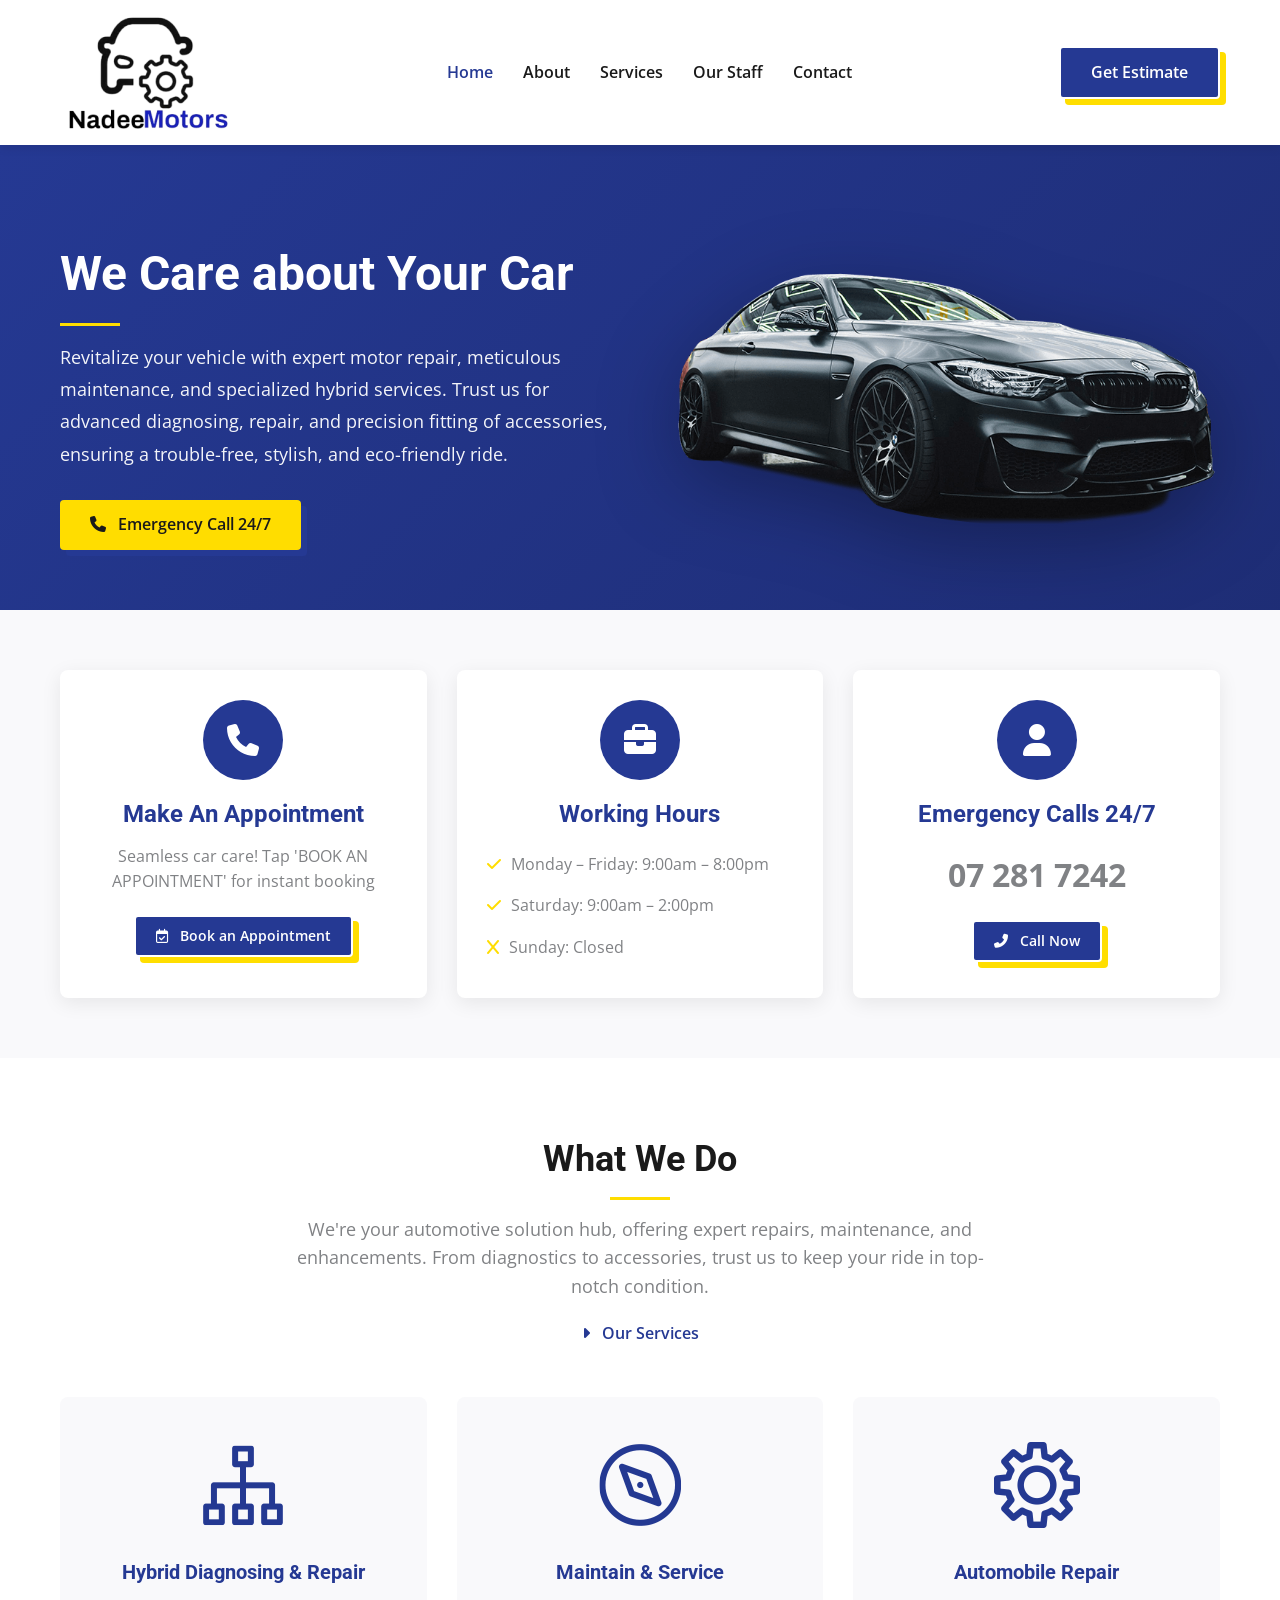
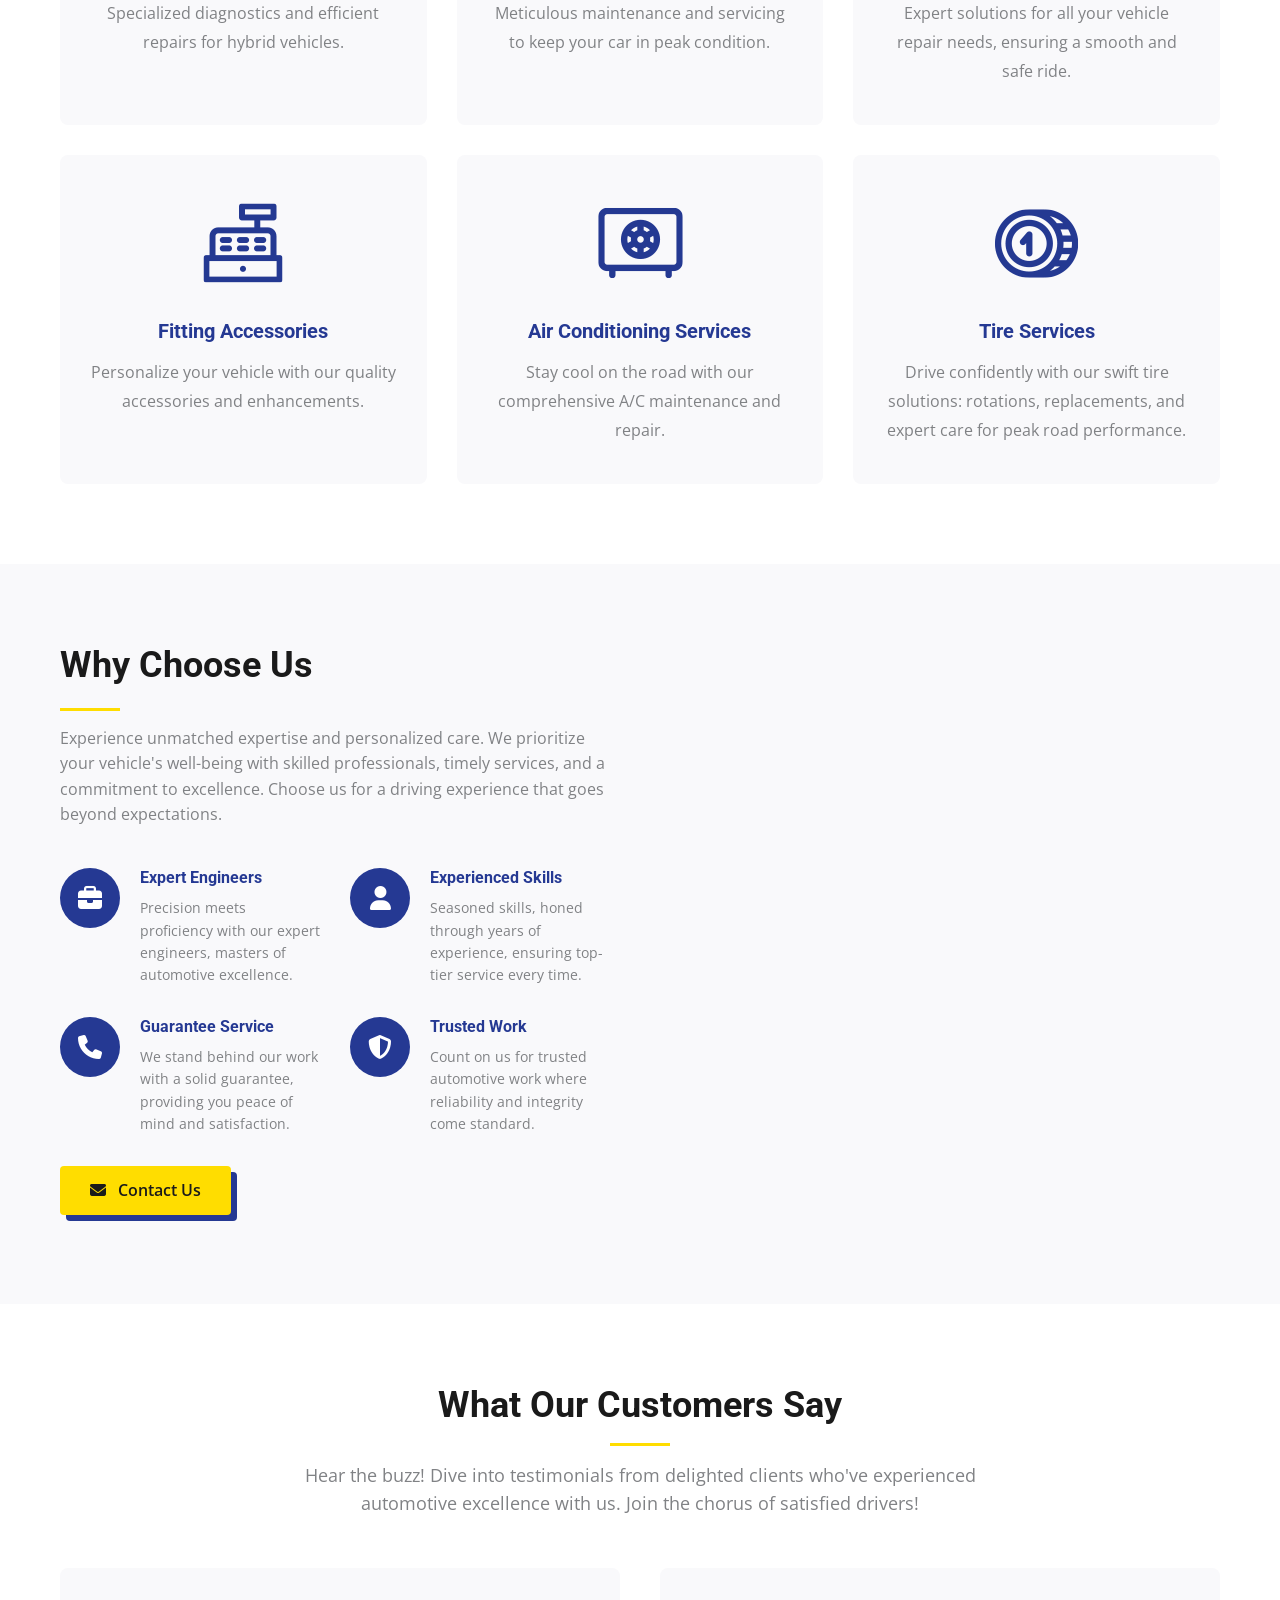
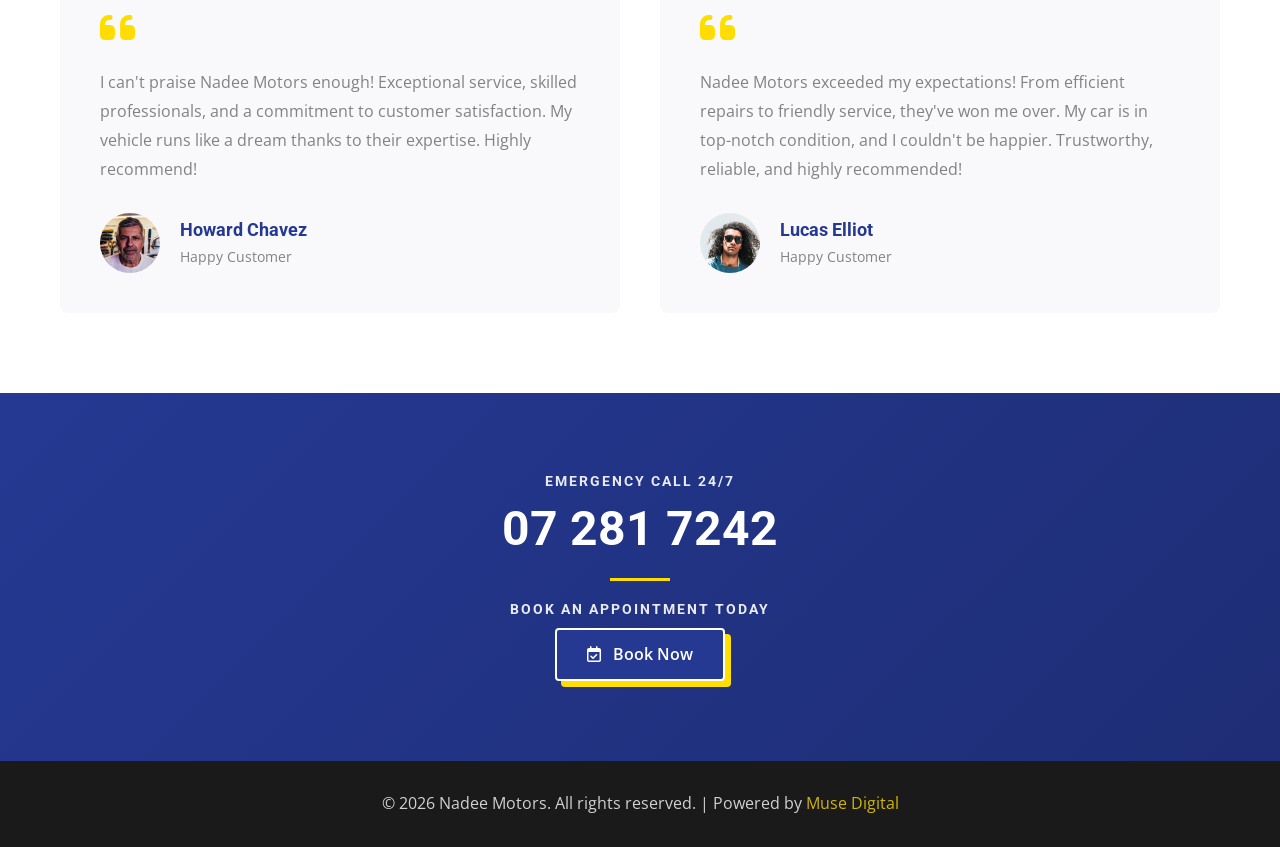
==== commit 120c9851: "Add files via upload" ====
--- a/index.html
+++ b/index.html
@@ -90,7 +90,7 @@
                     </div>
                     <h3>Working Hours</h3>
                     <ul class="hours-list">
-                        <li><i class="fas fa-check"></i>Monday – Friday: 8:00am – 5:00pm</li>
+                        <li><i class="fas fa-check"></i>Monday – Friday: 9:00am – 8:00pm</li>
                         <li><i class="fas fa-check"></i>Saturday: 9:00am – 2:00pm</li>
                         <li><i class="fas fa-x"></i>Sunday: Closed</li>
                     </ul>
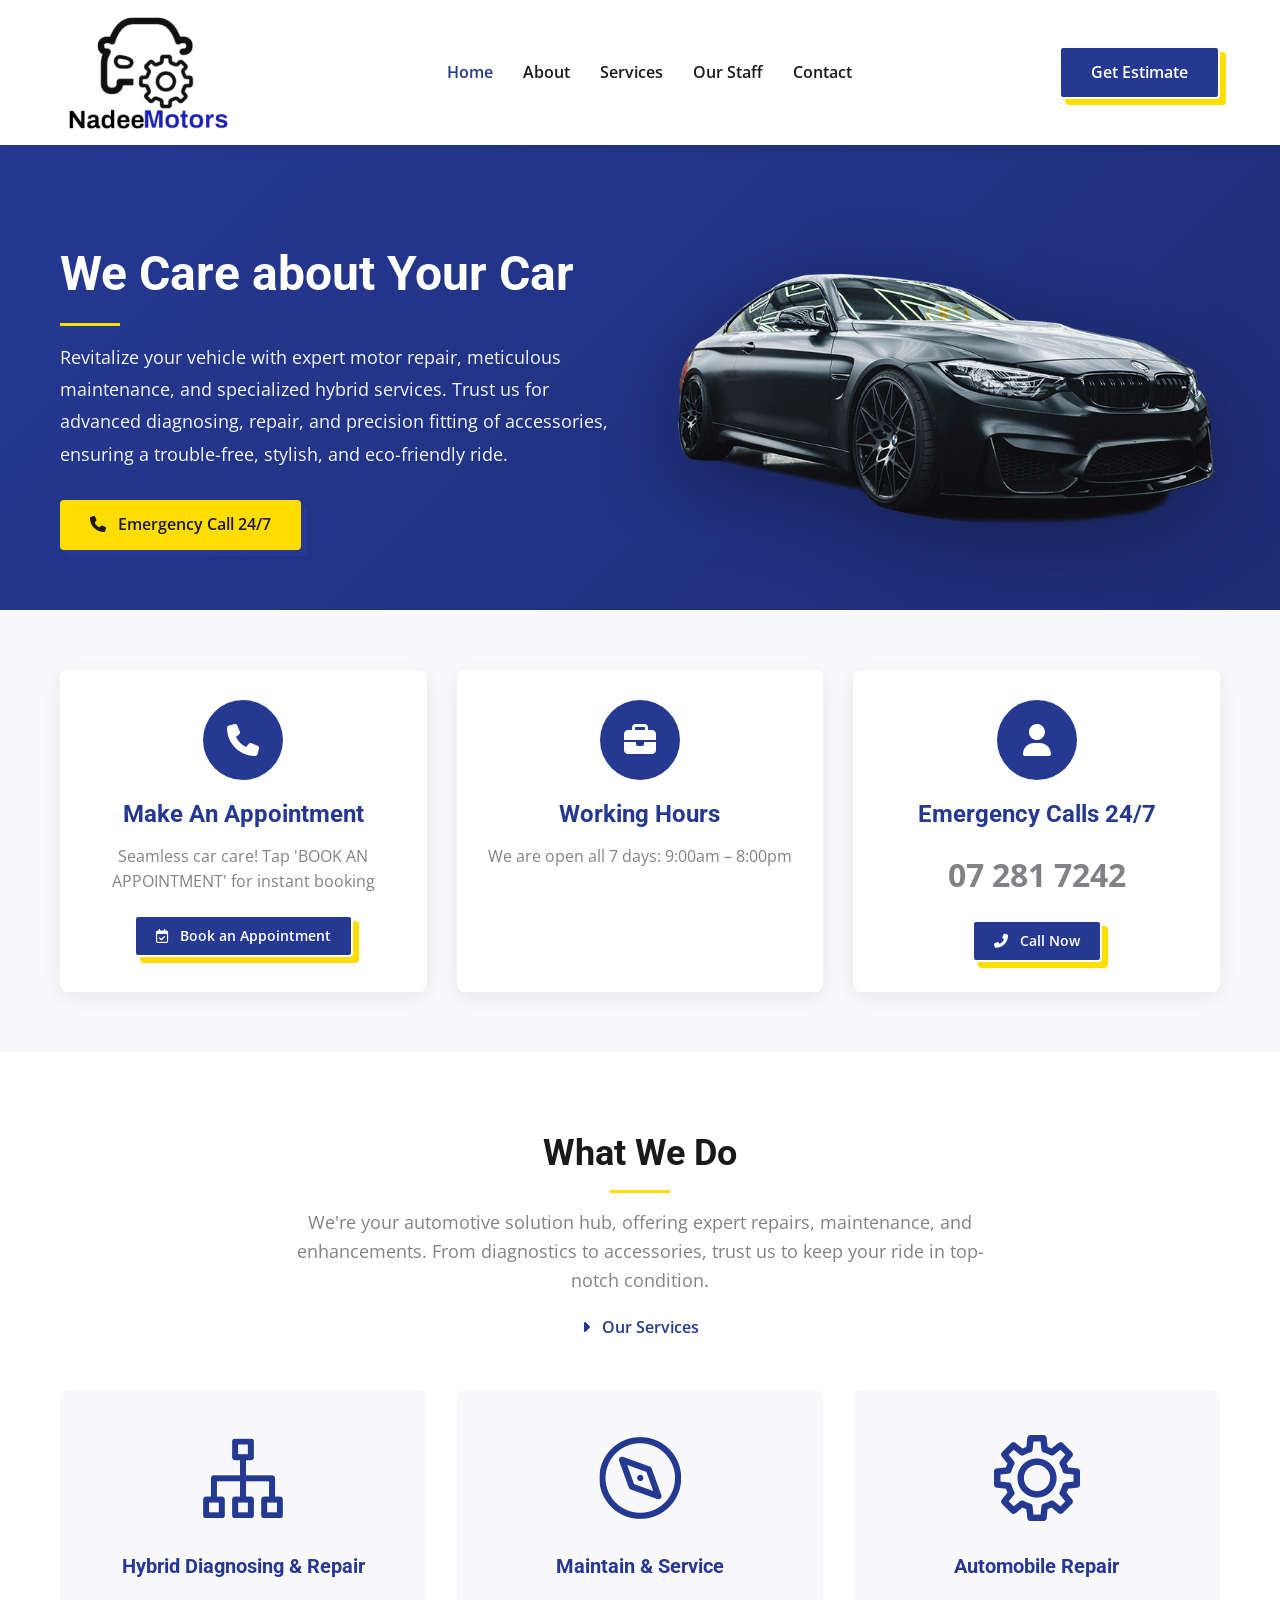
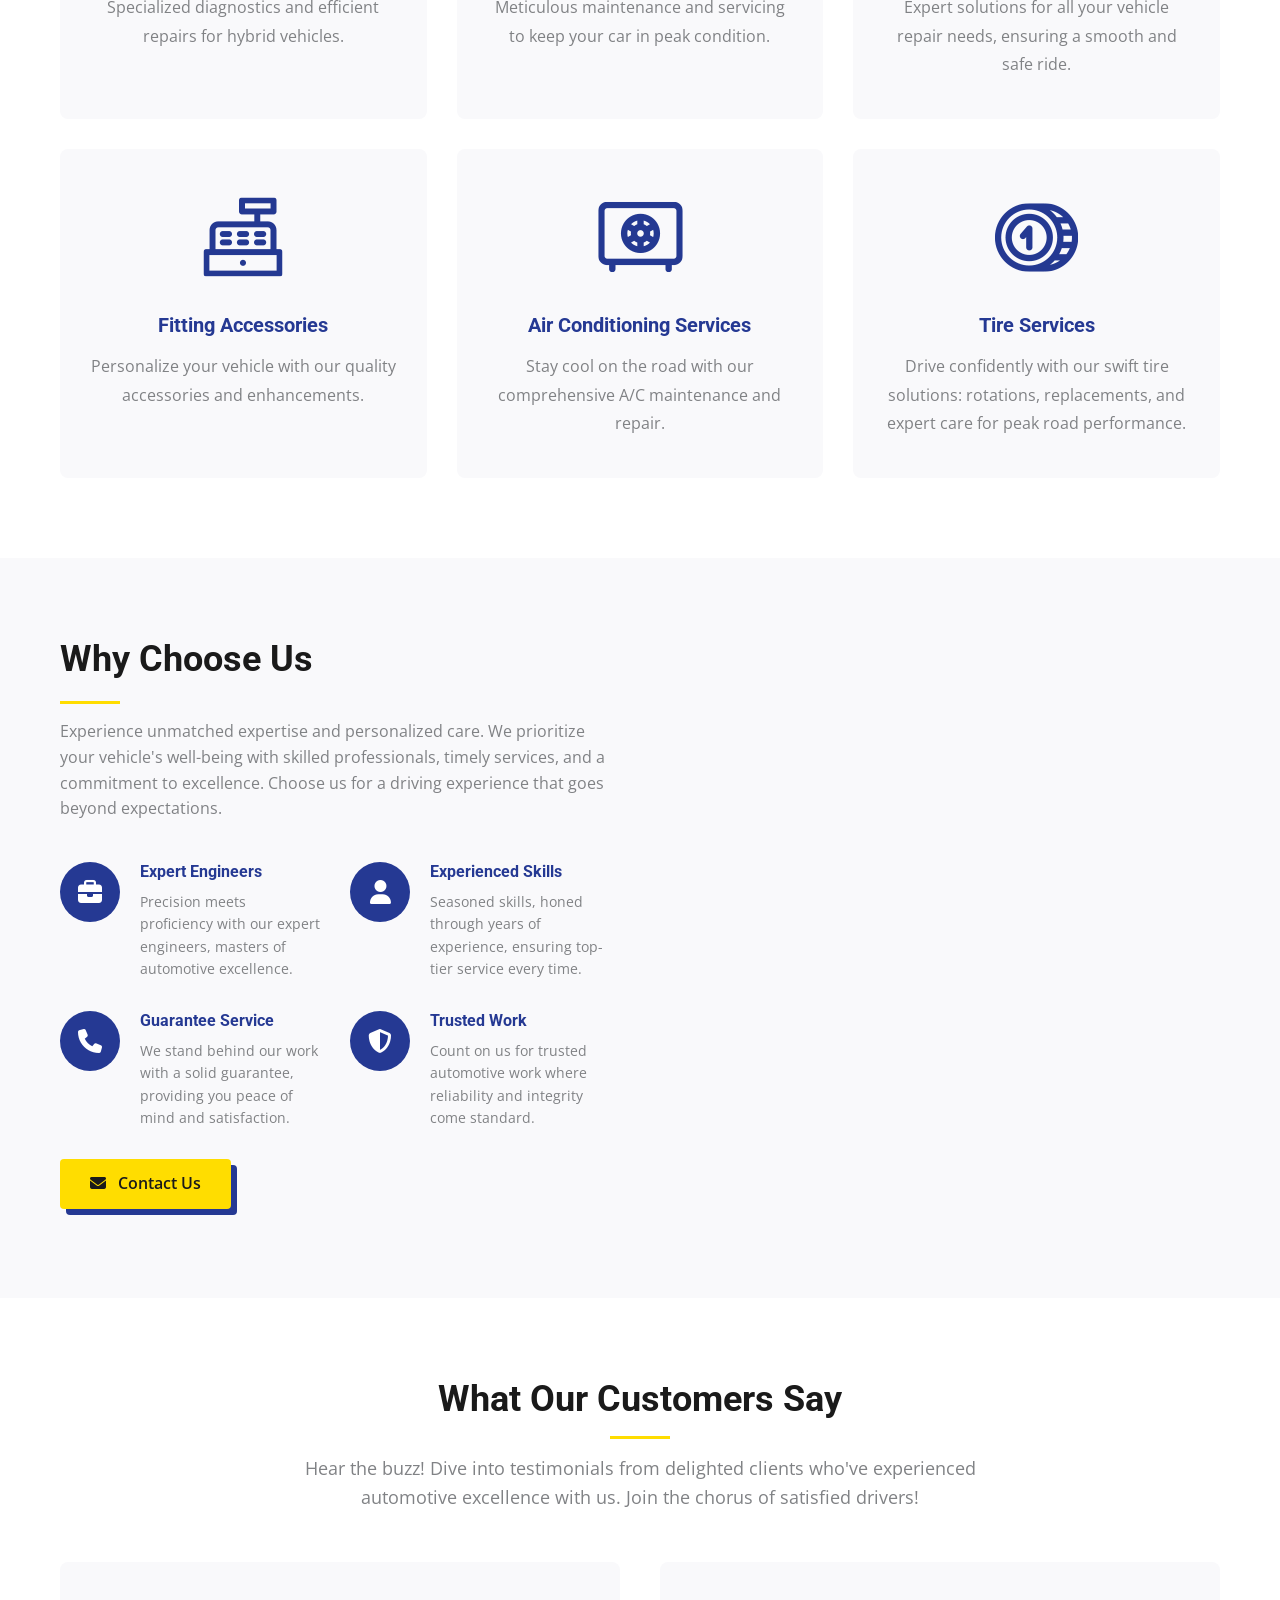
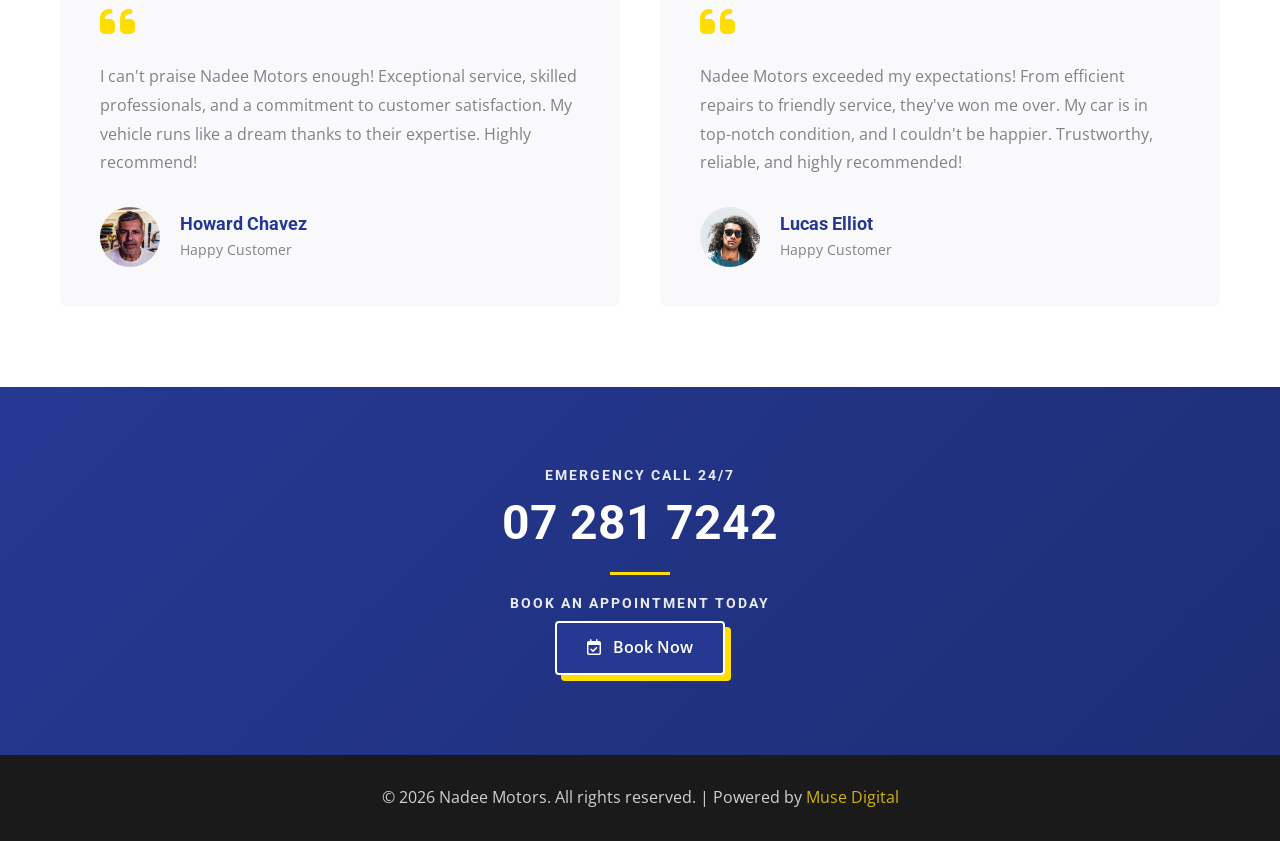
==== commit ccfc3c5c: "Update index.html" ====
--- a/index.html
+++ b/index.html
@@ -89,11 +89,9 @@
                         <i class="fas fa-briefcase"></i>
                     </div>
                     <h3>Working Hours</h3>
-                    <ul class="hours-list">
-                        <li><i class="fas fa-check"></i>Monday – Friday: 9:00am – 8:00pm</li>
-                        <li><i class="fas fa-check"></i>Saturday: 9:00am – 2:00pm</li>
-                        <li><i class="fas fa-x"></i>Sunday: Closed</li>
-                    </ul>
+                    <p>
+                        We are open all 7 days: 9:00am – 8:00pm
+                    <p>
                 </div>
 
                 <div class="action-card">
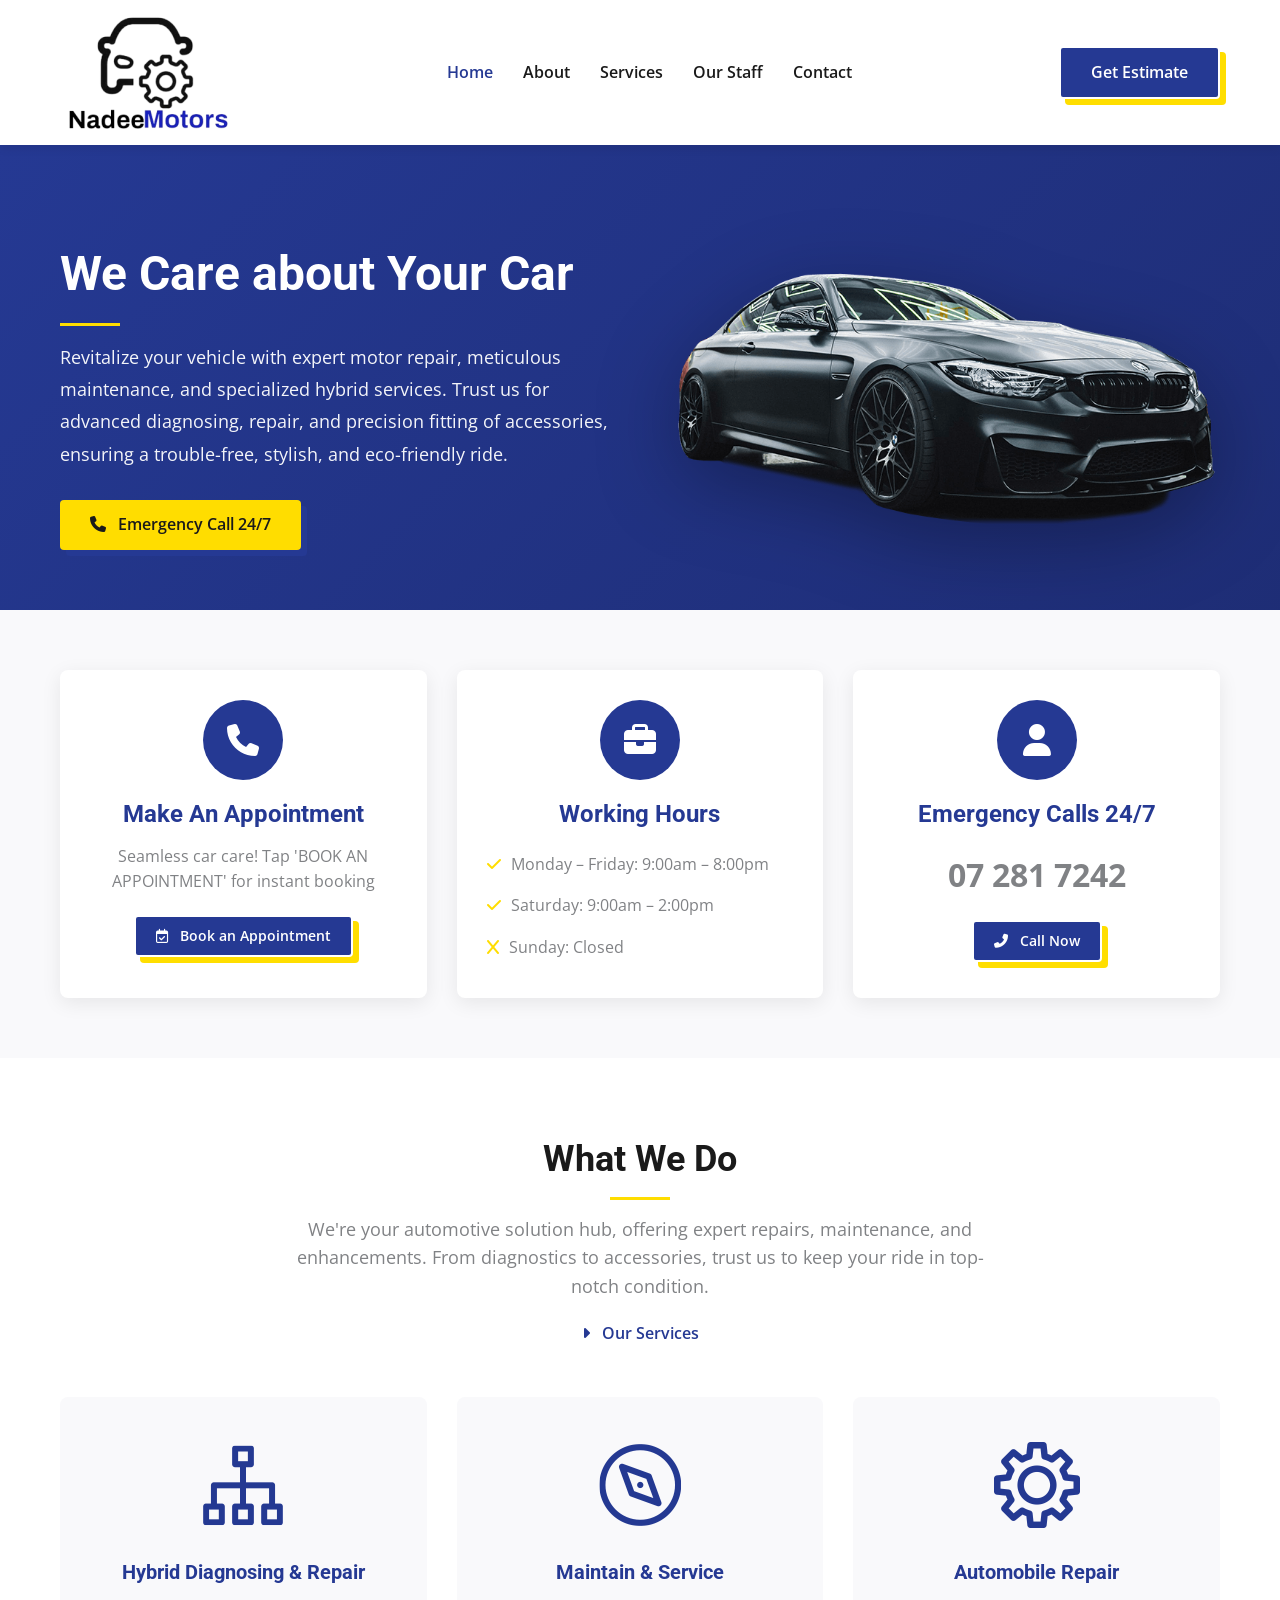
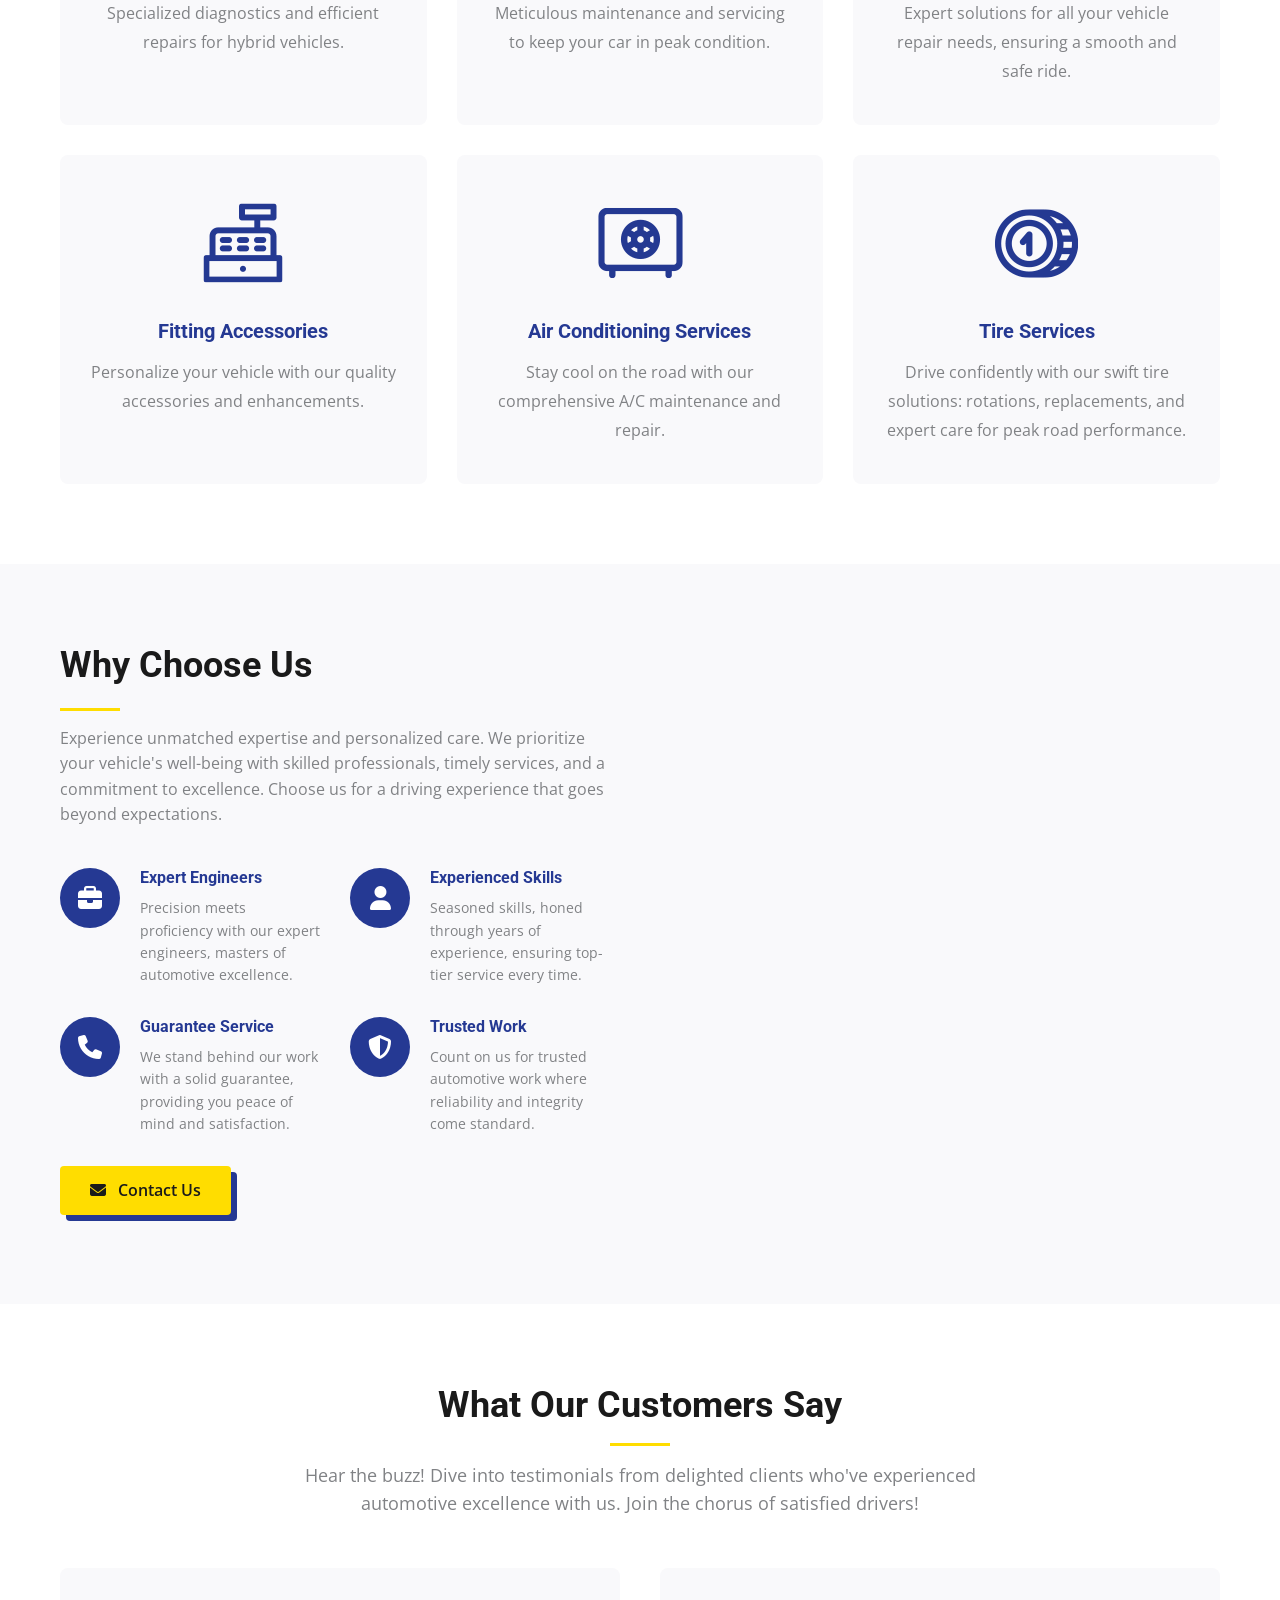
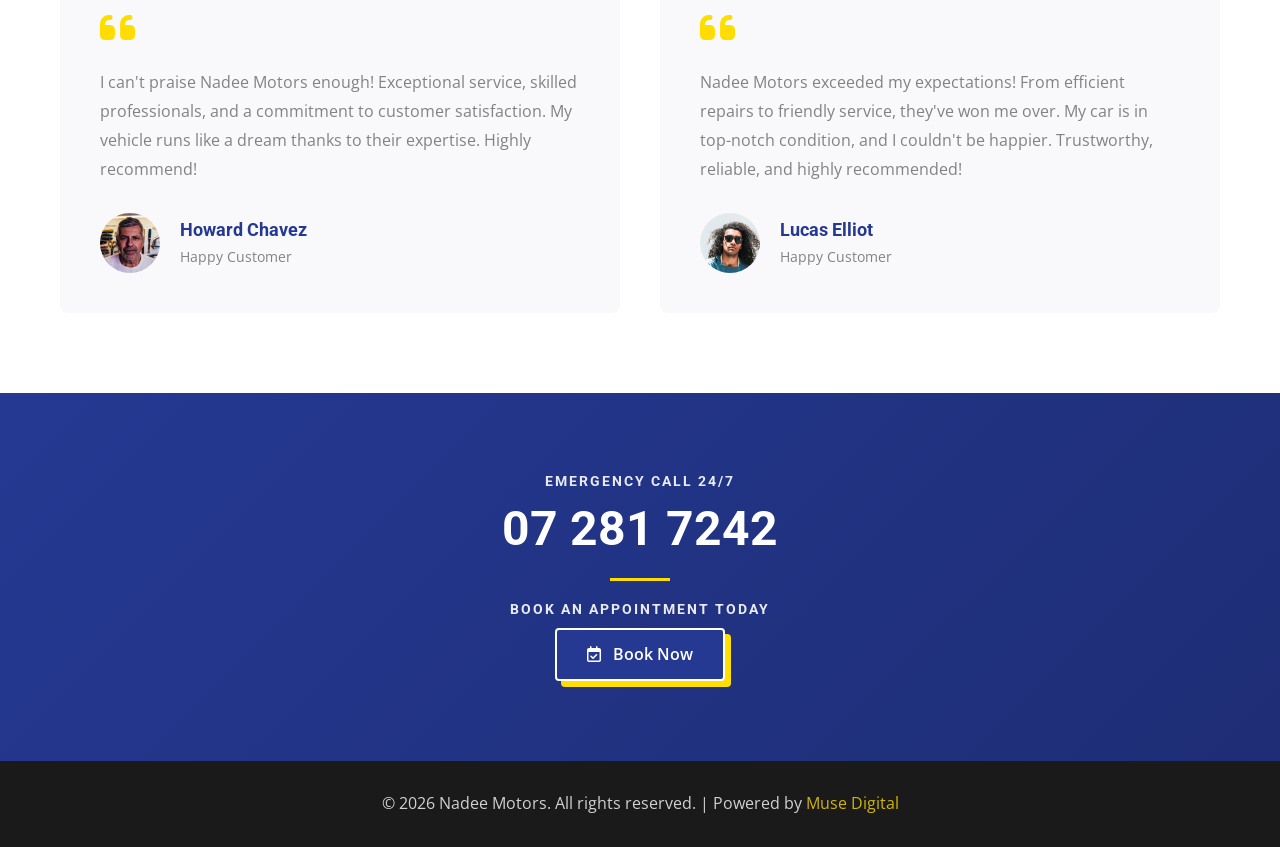
==== commit 82d364f9: "Add files via upload" ====
--- a/index.html
+++ b/index.html
@@ -89,9 +89,11 @@
                         <i class="fas fa-briefcase"></i>
                     </div>
                     <h3>Working Hours</h3>
-                    <p>
-                        We are open all 7 days: 9:00am – 8:00pm
-                    <p>
+                    <ul class="hours-list">
+                        <li><i class="fas fa-check"></i>Monday – Friday: 9:00am – 8:00pm</li>
+                        <li><i class="fas fa-check"></i>Saturday: 9:00am – 2:00pm</li>
+                        <li><i class="fas fa-x"></i>Sunday: Closed</li>
+                    </ul>
                 </div>
 
                 <div class="action-card">
--- a/assets/css/style.css
+++ b/assets/css/style.css
@@ -370,6 +370,13 @@
     gap: 30px;
 }
 
+.contact-info-grid {
+    display: grid;
+    grid-template-columns: repeat(3, 1fr);
+    gap: 30px;
+    align-items: stretch;
+}
+
 .action-card {
     background: var(--bg-white);
     padding: 30px;
@@ -842,6 +849,10 @@
     .action-cards {
         grid-template-columns: 1fr;
     }
+
+    .contact-info-grid {
+        grid-template-columns: 1fr;
+    }
 }
 
 @media (max-width: 544px) {
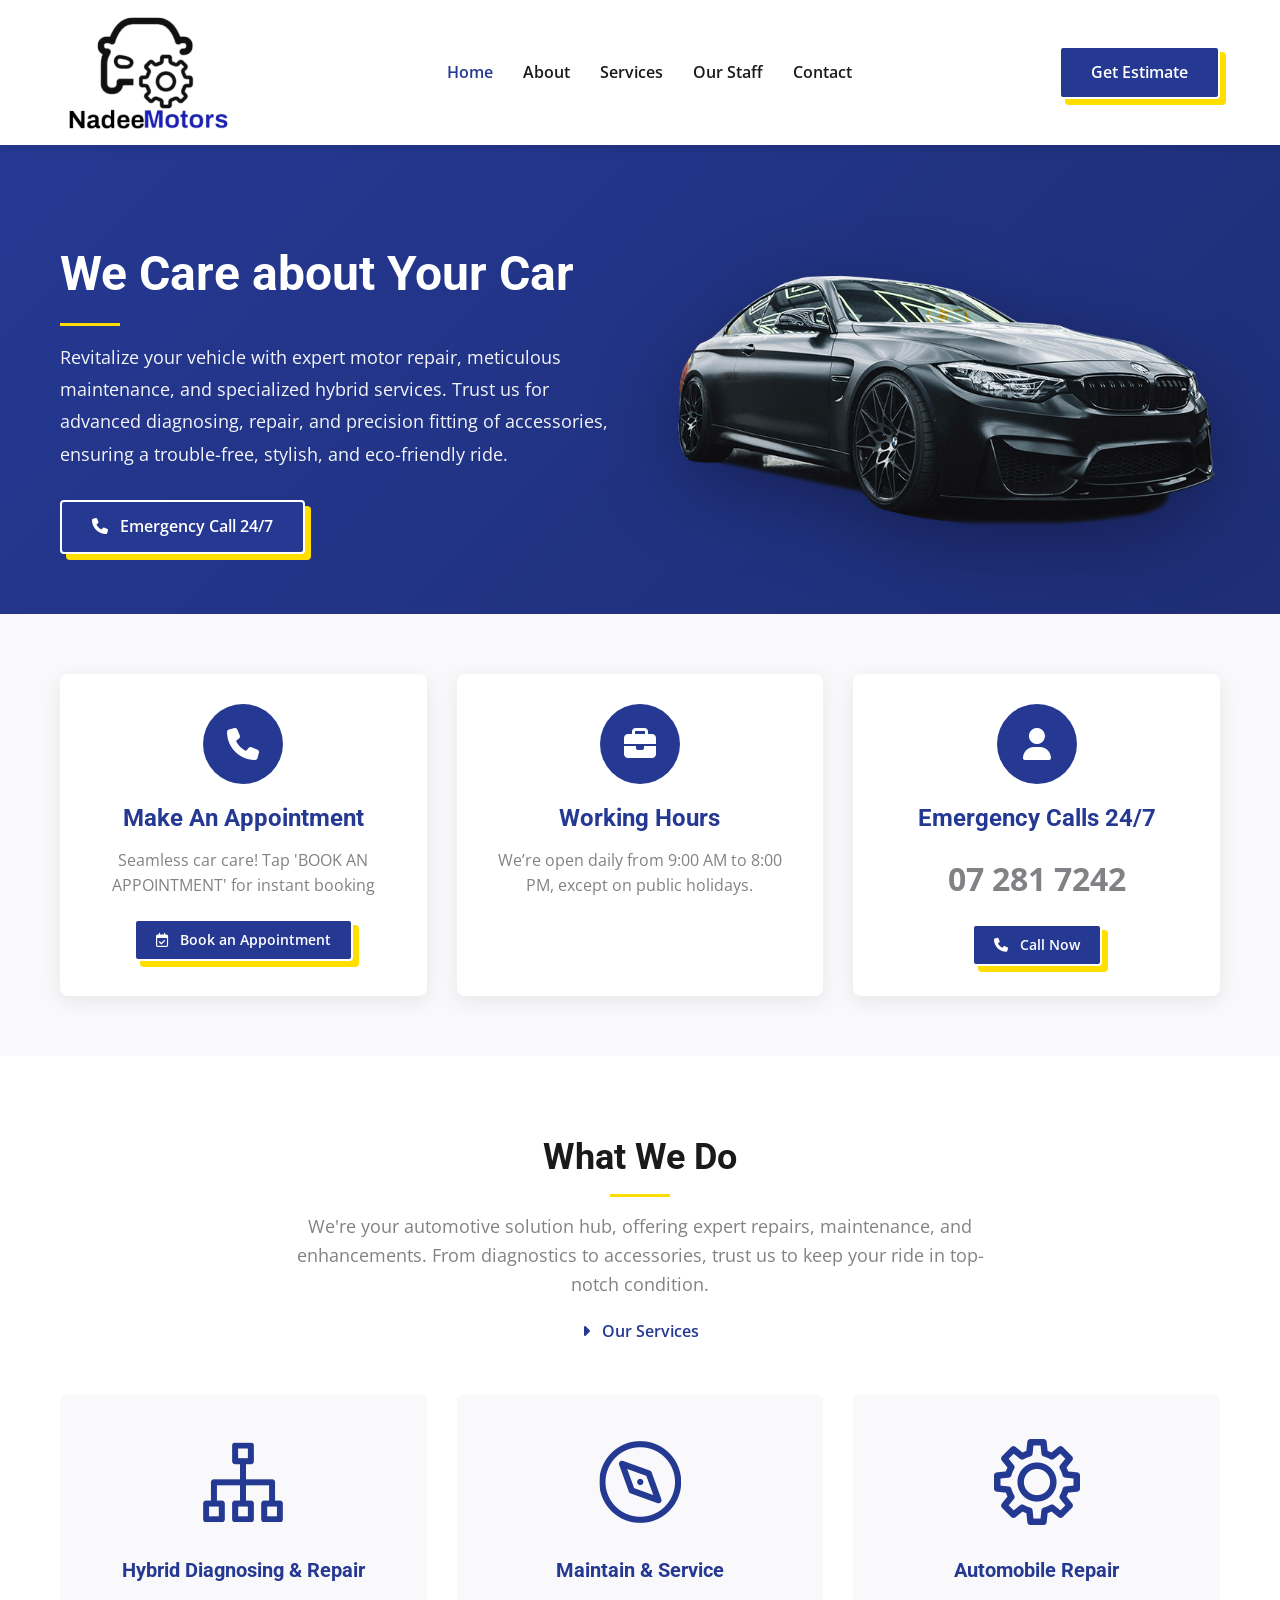
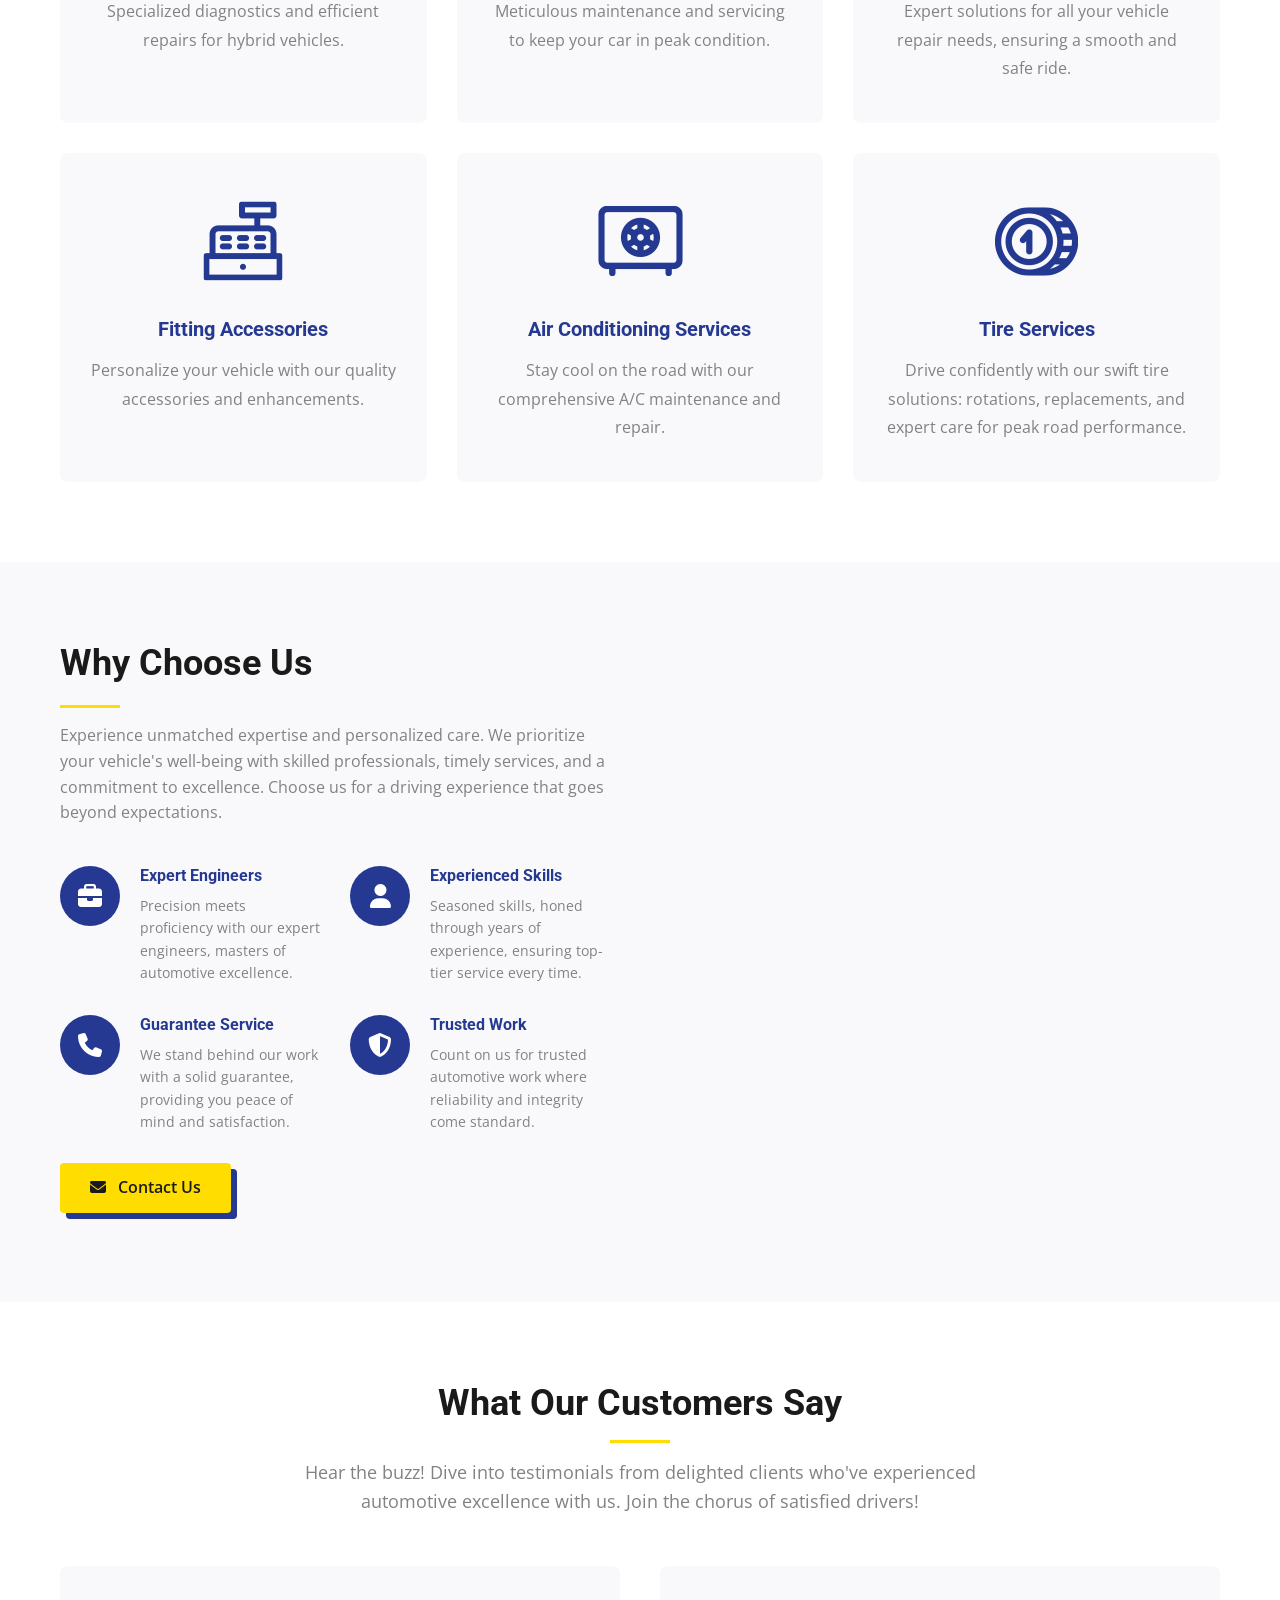
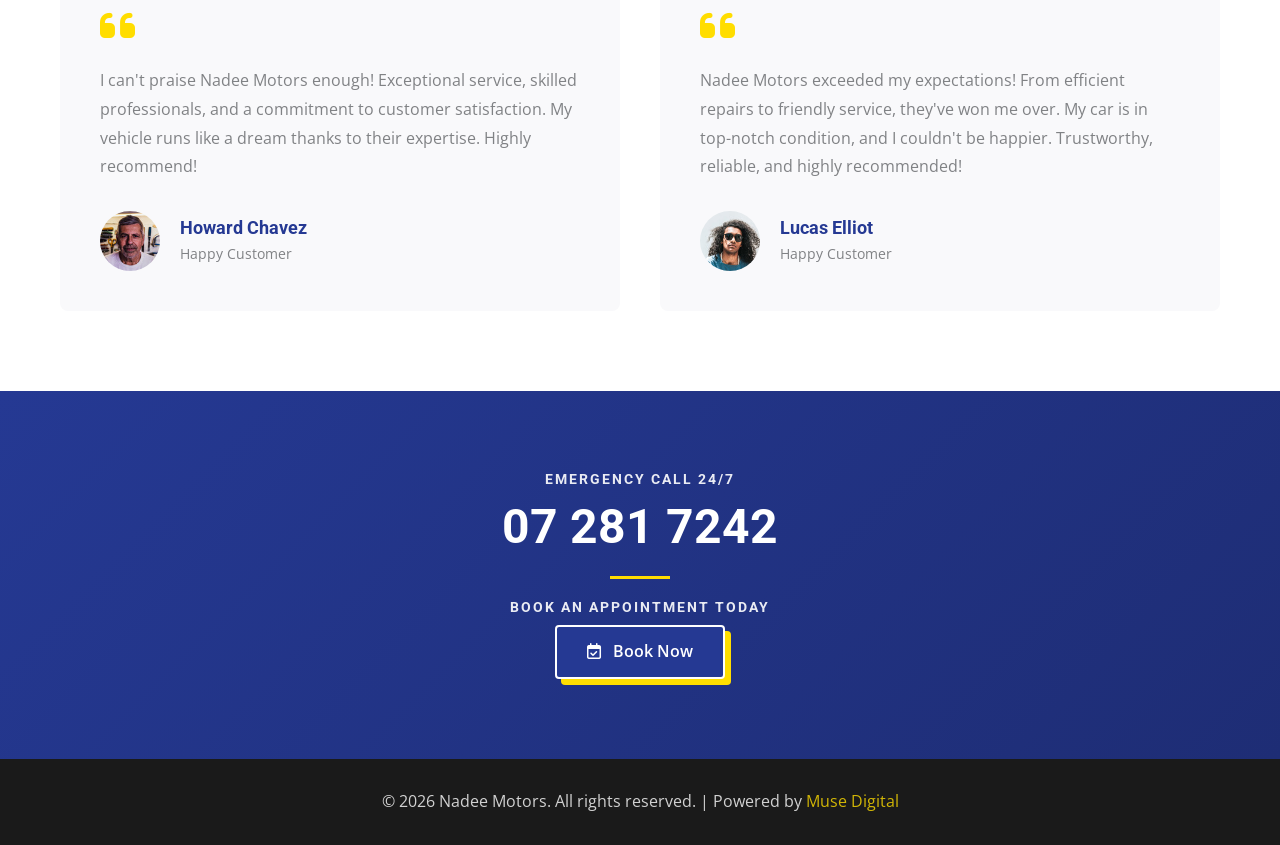
==== commit 909323cc: "Add files via upload" ====
--- a/index.html
+++ b/index.html
@@ -42,11 +42,18 @@
                 </nav>
                 <a href="contact.html" class="btn btn-primary">Get Estimate</a>
                 <button class="mobile-menu-toggle" aria-label="Toggle Menu">
-                    <i class="fas fa-bars"></i>
+                    <div class="hamburger">
+                        <span></span>
+                        <span></span>
+                        <span></span>
+                    </div>
                 </button>
             </div>
         </div>
     </header>
+
+    <!-- Mobile Overlay -->
+    <div class="mobile-overlay"></div>
 
     <!-- Hero Section -->
     <section class="hero">
@@ -58,7 +65,7 @@
                     <p>Revitalize your vehicle with expert motor repair, meticulous maintenance, and specialized hybrid
                         services. Trust us for advanced diagnosing, repair, and precision fitting of accessories,
                         ensuring a trouble-free, stylish, and eco-friendly ride.</p>
-                    <a href="tel:+6472817242" class="btn btn-secondary">
+                    <a href="tel:+6472817242" class="btn btn-primary">
                         <i class="fas fa-phone"></i> Emergency Call 24/7
                     </a>
                 </div>
@@ -89,11 +96,7 @@
                         <i class="fas fa-briefcase"></i>
                     </div>
                     <h3>Working Hours</h3>
-                    <ul class="hours-list">
-                        <li><i class="fas fa-check"></i>Monday – Friday: 9:00am – 8:00pm</li>
-                        <li><i class="fas fa-check"></i>Saturday: 9:00am – 2:00pm</li>
-                        <li><i class="fas fa-x"></i>Sunday: Closed</li>
-                    </ul>
+                    <p>We’re open daily from 9:00 AM to 8:00 PM, except on public holidays.</p>
                 </div>
 
                 <div class="action-card">
@@ -103,7 +106,7 @@
                     <h3>Emergency Calls 24/7</h3>
                     <p class="phone-number">07 281 7242</p>
                     <a href="tel:+6472817242" class="btn btn-small">
-                        <i class="fas fa-phone-alt"></i> Call Now
+                        <i class="fas fa-phone"></i> Call Now
                     </a>
                 </div>
             </div>
--- a/assets/css/style.css
+++ b/assets/css/style.css
@@ -9,10 +9,12 @@
     --font-body: 'Open Sans', sans-serif;
     --font-heading: 'Roboto', sans-serif;
 }
+
 /* Smooth scroll */
 html {
     scroll-behavior: smooth;
 }
+
 /* Reset & Base Styles */
 * {
     margin: 0;
@@ -99,7 +101,7 @@
 .btn-primary {
     background-color: var(--primary-color);
     color: #fff;
-    box-shadow: 6px 6px 0px 0px #FFDE00;
+    box-shadow: 6px 6px 0 0 #FFDE00;
     border: white solid 2px;
 }
 
@@ -112,7 +114,7 @@
 .btn-secondary {
     background-color: var(--secondary-color);
     color: var(--text-dark);
-    box-shadow: 6px 6px 0px 0px var(--primary-color);
+    box-shadow: 6px 6px 0 0 var(--primary-color);
 }
 
 .btn-secondary:hover {
@@ -126,15 +128,11 @@
     font-size: 14px;
     background-color: var(--primary-color);
     color: #fff;
-    box-shadow: 6px 6px 0px 0px #FFDE00;
+    box-shadow: 6px 6px 0 0 #FFDE00;
     border: white solid 2px;
 }
 
-
-
 .btn-small:hover {
-    padding: 8px 20px;
-    font-size: 14px;
     background-color: white;
     color: var(--primary-color);
     border: var(--primary-color) solid 2px;
@@ -199,9 +197,68 @@
     display: none;
     background: none;
     border: none;
-    font-size: 24px;
     cursor: pointer;
-    color: var(--primary-color);
+    padding: 8px;
+    z-index: 1002;
+    position: relative;
+}
+
+/* Modern Hamburger Icon */
+.hamburger {
+    width: 30px;
+    height: 24px;
+    position: relative;
+    display: flex;
+    flex-direction: column;
+    justify-content: space-between;
+    transition: transform 0.3s ease;
+}
+
+.hamburger span {
+    display: block;
+    width: 100%;
+    height: 3px;
+    background-color: var(--primary-color);
+    border-radius: 3px;
+    transition: all 0.3s cubic-bezier(0.68, -0.55, 0.265, 1.55);
+    transform-origin: center;
+}
+
+.mobile-menu-toggle:hover .hamburger {
+    transform: scale(1.1);
+}
+
+/* Hamburger Animation when Active */
+.mobile-menu-toggle.active .hamburger span:nth-child(1) {
+    transform: translateY(10.5px) rotate(45deg);
+}
+
+.mobile-menu-toggle.active .hamburger span:nth-child(2) {
+    opacity: 0;
+    transform: translateX(-20px);
+}
+
+.mobile-menu-toggle.active .hamburger span:nth-child(3) {
+    transform: translateY(-10.5px) rotate(-45deg);
+}
+
+/* Mobile Menu Overlay */
+.mobile-overlay {
+    display: none;
+    position: fixed;
+    top: 0;
+    left: 0;
+    width: 100%;
+    height: 100%;
+    background-color: rgba(0, 0, 0, 0.5);
+    z-index: 999;
+    opacity: 0;
+    transition: opacity 0.3s ease;
+}
+
+.mobile-overlay.active {
+    display: block;
+    opacity: 1;
 }
 
 /* Page Header */
@@ -495,15 +552,41 @@
     animation-fill-mode: both;
 }
 
-.service-card:nth-child(1) { animation-delay: 0.1s; }
-.service-card:nth-child(2) { animation-delay: 0.15s; }
-.service-card:nth-child(3) { animation-delay: 0.2s; }
-.service-card:nth-child(4) { animation-delay: 0.25s; }
-.service-card:nth-child(5) { animation-delay: 0.3s; }
-.service-card:nth-child(6) { animation-delay: 0.35s; }
-.service-card:nth-child(7) { animation-delay: 0.4s; }
-.service-card:nth-child(8) { animation-delay: 0.45s; }
-.service-card:nth-child(9) { animation-delay: 0.5s; }
+.service-card:nth-child(1) {
+    animation-delay: 0.1s;
+}
+
+.service-card:nth-child(2) {
+    animation-delay: 0.15s;
+}
+
+.service-card:nth-child(3) {
+    animation-delay: 0.2s;
+}
+
+.service-card:nth-child(4) {
+    animation-delay: 0.25s;
+}
+
+.service-card:nth-child(5) {
+    animation-delay: 0.3s;
+}
+
+.service-card:nth-child(6) {
+    animation-delay: 0.35s;
+}
+
+.service-card:nth-child(7) {
+    animation-delay: 0.4s;
+}
+
+.service-card:nth-child(8) {
+    animation-delay: 0.45s;
+}
+
+.service-card:nth-child(9) {
+    animation-delay: 0.5s;
+}
 
 .service-card:hover {
     background: var(--bg-white);
@@ -560,10 +643,21 @@
     animation-fill-mode: both;
 }
 
-.feature:nth-child(1) { animation-delay: 0.1s; }
-.feature:nth-child(2) { animation-delay: 0.2s; }
-.feature:nth-child(3) { animation-delay: 0.3s; }
-.feature:nth-child(4) { animation-delay: 0.4s; }
+.feature:nth-child(1) {
+    animation-delay: 0.1s;
+}
+
+.feature:nth-child(2) {
+    animation-delay: 0.2s;
+}
+
+.feature:nth-child(3) {
+    animation-delay: 0.3s;
+}
+
+.feature:nth-child(4) {
+    animation-delay: 0.4s;
+}
 
 .feature-icon {
     width: 60px;
@@ -668,8 +762,13 @@
     animation-fill-mode: both;
 }
 
-.testimonial-card:nth-child(1) { animation-delay: 0.1s; }
-.testimonial-card:nth-child(2) { animation-delay: 0.2s; }
+.testimonial-card:nth-child(1) {
+    animation-delay: 0.1s;
+}
+
+.testimonial-card:nth-child(2) {
+    animation-delay: 0.2s;
+}
 
 .testimonial-card .fa-quote-left {
     font-size: 40px;
@@ -763,42 +862,117 @@
 }
 
 /* Responsive Design */
+/* Tablet and Mobile - Show hamburger menu */
+@media (max-width: 992px) {
+    .main-nav {
+        position: fixed;
+        top: 0;
+        right: -100%;
+        width: 300px;
+        height: 100vh;
+        background: linear-gradient(135deg, #ffffff 0%, #f5f7ff 100%);
+        box-shadow: -5px 0 25px rgba(37, 57, 147, 0.15);
+        z-index: 1000;
+        transition: right 0.4s cubic-bezier(0.68, -0.55, 0.265, 1.55);
+        overflow-y: auto;
+        padding-top: 80px;
+    }
+
+    .main-nav.active {
+        right: 0;
+    }
+
+    .main-nav ul {
+        flex-direction: column;
+        padding: 20px 0;
+        gap: 0;
+    }
+
+    .main-nav ul li {
+        border-bottom: 1px solid rgba(37, 57, 147, 0.1);
+        opacity: 0;
+        transform: translateX(30px);
+    }
+
+    .main-nav.active ul li {
+        animation: slideInNav 0.4s ease forwards;
+    }
+
+    .main-nav.active ul li:nth-child(1) {
+        animation-delay: 0.1s;
+    }
+
+    .main-nav.active ul li:nth-child(2) {
+        animation-delay: 0.15s;
+    }
+
+    .main-nav.active ul li:nth-child(3) {
+        animation-delay: 0.2s;
+    }
+
+    .main-nav.active ul li:nth-child(4) {
+        animation-delay: 0.25s;
+    }
+
+    .main-nav.active ul li:nth-child(5) {
+        animation-delay: 0.3s;
+    }
+
+    .main-nav ul li a {
+        display: block;
+        padding: 18px 30px;
+        font-size: 16px;
+        font-weight: 600;
+        color: var(--text-dark);
+        position: relative;
+        transition: all 0.3s ease;
+    }
+
+    .main-nav ul li a::before {
+        content: '';
+        position: absolute;
+        left: 0;
+        top: 50%;
+        transform: translateY(-50%);
+        width: 4px;
+        height: 0;
+        background: linear-gradient(to bottom, var(--primary-color), var(--secondary-color));
+        transition: height 0.3s ease;
+        border-radius: 0 3px 3px 0;
+    }
+
+    .main-nav ul li a:hover::before,
+    .main-nav ul li.active a::before {
+        height: 50%;
+    }
+
+    .main-nav ul li a:hover,
+    .main-nav ul li.active a {
+        background: linear-gradient(90deg, rgba(37, 57, 147, 0.08) 0%, transparent 100%);
+        color: var(--primary-color);
+        padding-left: 35px;
+    }
+
+    .mobile-menu-toggle {
+        display: block;
+    }
+
+    @keyframes slideInNav {
+        to {
+            opacity: 1;
+            transform: translateX(0);
+        }
+    }
+}
+
 @media (max-width: 768px) {
     .main-nav {
+        width: 280px;
+    }
+
+    /* Hide Get Estimate button on mobile for cleaner header */
+    .header-content>.btn-primary {
         display: none;
-        position: absolute;
-        top: 100%;
-        right: 0;
-        width: 250px;
-        background-color: var(--bg-white);
-        box-shadow: 0 5px 20px rgba(0, 0, 0, 0.1);
-        z-index: 1000;
-    }
-
-    .main-nav.active {
-        display: block;
-    }
-
-    .main-nav ul {
-        flex-direction: column;
-        padding: 0;
-    }
-
-    .main-nav ul li {
-        border-bottom: 1px solid #eee;
-    }
-
-    .main-nav ul li a {
-        display: block;
-        padding: 15px 20px;
-    }
-
-    .main-nav ul li.active a {
-        background-color: var(--bg-light);
-    }
-
-    .mobile-menu-toggle {
-        display: block;
     }
 
     h1 {
@@ -899,6 +1073,7 @@
 
 /* Reduced Motion Preference */
 @media (prefers-reduced-motion: reduce) {
+
     *,
     *::before,
     *::after {
